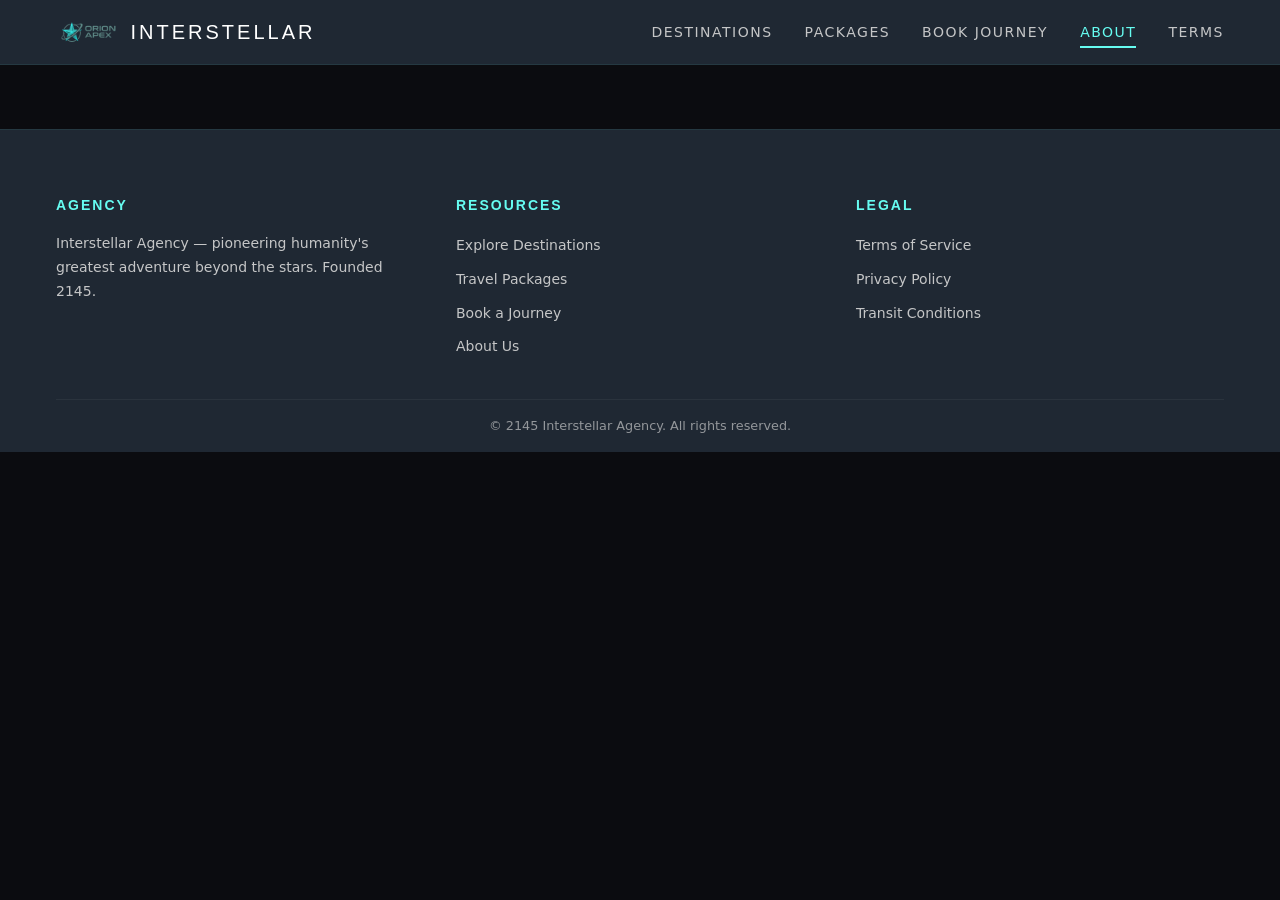
==== about.html @ cadb6e06 "total chnage" ====
<!DOCTYPE html>
<html lang="en">
<head>
    <meta charset="UTF-8">
    <meta name="viewport" content="width=device-width, initial-scale=1.0">
    <title>Interstellar Agency | Explore the Unknown</title>
    
    <link rel="stylesheet" href="css/global.css">
</head>
<body>

    <main id="main-content">
        
    </main>

    <script src="js/app.js"></script>
</body>
</html>
---- css/global.css ----
/* =========================================
   GLOBAL VARIABLES (Design Tokens)
========================================= */
:root {
    /* Color Palette */
    --bg-deep-space: #0b0c10;       /* Main dark background */
    --bg-surface: #1f2833;          /* Card and form backgrounds */
    --text-primary: #ffffff;        /* Main headings */
    --text-secondary: #c5c6c7;      /* Paragraphs and descriptions */
    --accent-cyan: #66fcf1;         /* Primary buttons and highlights */
    --accent-teal: #45a29e;         /* Hover states and borders */
    --error-red: #ff4c4c;           /* For JavaScript validation messages */

    /* Typography */
    --font-main: 'Inter', system-ui, sans-serif;
    --font-heading: 'Space Grotesk', sans-serif; /* Good for that sci-fi feel */

    /* Spacing & Layout */
    --spacing-sm: 8px;
    --spacing-md: 16px;
    --spacing-lg: 32px;
    --spacing-xl: 64px;
    --border-radius: 4px;
    --max-width: 1200px;
}

/* =========================================
   CSS RESET & BASE STYLES
========================================= */
* {
    margin: 0;
    padding: 0;
    box-sizing: border-box;
}

body {
    font-family: var(--font-main);
    background-color: var(--bg-deep-space);
    color: var(--text-secondary);
    line-height: 1.6;
}

h1, h2, h3 {
    font-family: var(--font-heading);
    color: var(--text-primary);
    text-transform: uppercase;
    letter-spacing: 1px;
}

a {
    color: var(--text-secondary);
    text-decoration: none;
    transition: color 0.2s ease;
}

a:hover {
    color: var(--accent-cyan);
}

img {
    max-width: 100%;
    height: auto;
    display: block;
}

/* =========================================
   LAYOUT UTILITY
========================================= */
.container {
    max-width: var(--max-width);
    margin: 0 auto;
    padding: 0 var(--spacing-md);
}

/* =========================================
   SITE HEADER / NAVIGATION
========================================= */
.site-header {
    position: sticky;
    top: 0;
    z-index: 1000;
    background-color: var(--bg-surface);
    border-bottom: 1px solid rgba(102, 252, 241, 0.08);
}

.nav-container {
    max-width: var(--max-width);
    margin: 0 auto;
    padding: 0 var(--spacing-md);
    display: flex;
    align-items: center;
    justify-content: space-between;
    height: 64px;
}

/* Logo */
.nav-logo {
    display: flex;
    align-items: center;
    gap: 10px;
    text-decoration: none;
}

.nav-logo-img {
    height: 36px;
    width: auto;
}

.nav-logo-text {
    font-family: var(--font-heading);
    font-size: 1.25rem;
    color: var(--text-primary);
    letter-spacing: 3px;
}

/* Hamburger toggle (mobile) */
.nav-toggle {
    display: none;
    flex-direction: column;
    gap: 5px;
    background: none;
    border: none;
    cursor: pointer;
    padding: 4px;
    z-index: 1001;
}

.hamburger-line {
    display: block;
    width: 24px;
    height: 2px;
    background-color: var(--text-primary);
    border-radius: 2px;
    transition: transform 0.3s ease, opacity 0.3s ease;
}

.nav-toggle[aria-expanded="true"] .hamburger-line:nth-child(1) {
    transform: translateY(7px) rotate(45deg);
}

.nav-toggle[aria-expanded="true"] .hamburger-line:nth-child(2) {
    opacity: 0;
}

.nav-toggle[aria-expanded="true"] .hamburger-line:nth-child(3) {
    transform: translateY(-7px) rotate(-45deg);
}

/* Navigation links */
.nav-menu {
    display: flex;
    align-items: center;
}

.nav-links {
    list-style: none;
    display: flex;
    align-items: center;
    gap: var(--spacing-lg);
    margin: 0;
    padding: 0;
}

.nav-links a {
    font-family: var(--font-main);
    font-size: 0.875rem;
    font-weight: 500;
    color: var(--text-secondary);
    text-transform: uppercase;
    letter-spacing: 1.5px;
    padding: 8px 0;
    position: relative;
    transition: color 0.2s ease;
}

.nav-links a::after {
    content: '';
    position: absolute;
    bottom: 0;
    left: 0;
    width: 0;
    height: 2px;
    background-color: var(--accent-cyan);
    transition: width 0.3s ease;
}

.nav-links a:hover {
    color: var(--accent-cyan);
}

.nav-links a:hover::after {
    width: 100%;
}

.nav-links a.active {
    color: var(--accent-cyan);
}

.nav-links a.active::after {
    width: 100%;
}

/* Mobile responsive */
@media (max-width: 768px) {
    .nav-toggle {
        display: flex;
    }

    .nav-menu {
        position: fixed;
        top: 0;
        right: -280px;
        width: 280px;
        height: 100vh;
        background-color: var(--bg-surface);
        flex-direction: column;
        justify-content: flex-start;
        padding: 80px var(--spacing-lg) var(--spacing-lg);
        transition: right 0.3s ease;
        box-shadow: -4px 0 20px rgba(0, 0, 0, 0.5);
        border-left: 1px solid rgba(102, 252, 241, 0.1);
    }

    .nav-menu--open {
        right: 0;
    }

    .nav-links {
        flex-direction: column;
        align-items: flex-start;
        gap: var(--spacing-md);
        width: 100%;
    }

    .nav-links a {
        display: block;
        width: 100%;
        padding: 12px 0;
        font-size: 1rem;
        border-bottom: 1px solid rgba(255, 255, 255, 0.05);
    }

    .nav-open {
        overflow: hidden;
    }
}

/* =========================================
   SITE FOOTER
========================================= */
.site-footer {
    background-color: var(--bg-surface);
    border-top: 1px solid rgba(102, 252, 241, 0.08);
    margin-top: var(--spacing-xl);
    padding: var(--spacing-xl) 0 var(--spacing-md);
}

.footer-container {
    max-width: var(--max-width);
    margin: 0 auto;
    padding: 0 var(--spacing-md);
}

.footer-grid {
    display: grid;
    grid-template-columns: 1fr 1fr 1fr;
    gap: var(--spacing-lg);
    margin-bottom: var(--spacing-lg);
}

.footer-heading {
    font-family: var(--font-heading);
    font-size: 0.875rem;
    color: var(--accent-cyan);
    text-transform: uppercase;
    letter-spacing: 2px;
    margin-bottom: var(--spacing-md);
}

.footer-text {
    font-size: 0.875rem;
    color: var(--text-secondary);
    line-height: 1.7;
}

.footer-links {
    list-style: none;
    padding: 0;
    margin: 0;
}

.footer-links li {
    margin-bottom: 8px;
}

.footer-links a {
    font-size: 0.875rem;
    color: var(--text-secondary);
    transition: color 0.2s ease;
}

.footer-links a:hover {
    color: var(--accent-cyan);
}

.footer-bottom {
    border-top: 1px solid rgba(255, 255, 255, 0.05);
    padding-top: var(--spacing-md);
    text-align: center;
}

.footer-bottom p {
    font-size: 0.8rem;
    color: var(--text-secondary);
    opacity: 0.7;
}

@media (max-width: 768px) {
    .footer-grid {
        grid-template-columns: 1fr;
        gap: var(--spacing-lg);
        text-align: center;
    }
}

/* =========================================
   HERO SECTION (Homepage)
========================================= */
.hero {
    position: relative;
    min-height: 90vh;
    display: flex;
    align-items: center;
    justify-content: center;
    text-align: center;
    background: linear-gradient(
        135deg,
        #0b0c10 0%,
        #1a1a2e 30%,
        #16213e 60%,
        #0b0c10 100%
    );
    overflow: hidden;
    padding: var(--spacing-xl) var(--spacing-md);
}

.hero::before {
    content: '';
    position: absolute;
    inset: 0;
    background:
        radial-gradient(2px 2px at 20% 30%, rgba(102, 252, 241, 0.3), transparent),
        radial-gradient(2px 2px at 40% 70%, rgba(102, 252, 241, 0.2), transparent),
        radial-gradient(2px 2px at 60% 20%, rgba(102, 252, 241, 0.3), transparent),
        radial-gradient(2px 2px at 80% 60%, rgba(102, 252, 241, 0.2), transparent),
        radial-gradient(2px 2px at 10% 80%, rgba(69, 162, 158, 0.2), transparent),
        radial-gradient(2px 2px at 70% 40%, rgba(69, 162, 158, 0.2), transparent),
        radial-gradient(2px 2px at 50% 50%, rgba(102, 252, 241, 0.1), transparent);
    pointer-events: none;
}

.hero-content {
    position: relative;
    z-index: 1;
    max-width: 800px;
}

.hero-title {
    font-family: var(--font-heading);
    font-size: clamp(2.5rem, 6vw, 5rem);
    color: var(--text-primary);
    text-transform: uppercase;
    letter-spacing: 6px;
    margin-bottom: var(--spacing-md);
    line-height: 1.1;
}

.hero-subtitle {
    font-size: clamp(1rem, 2vw, 1.25rem);
    color: var(--text-secondary);
    margin-bottom: var(--spacing-lg);
    line-height: 1.8;
    max-width: 600px;
    margin-left: auto;
    margin-right: auto;
}

.hero-cta {
    display: inline-block;
    padding: 16px 40px;
    font-family: var(--font-heading);
    font-size: 0.9rem;
    font-weight: 600;
    color: var(--bg-deep-space);
    background-color: var(--accent-cyan);
    text-transform: uppercase;
    letter-spacing: 3px;
    border: none;
    border-radius: var(--border-radius);
    cursor: pointer;
    transition: background-color 0.3s ease, transform 0.2s ease;
    text-decoration: none;
}

.hero-cta:hover {
    background-color: var(--accent-teal);
    color: var(--bg-deep-space);
    transform: translateY(-2px);
}

/* =========================================
   SECTION BLOCK
========================================= */
.section-block {
    padding: var(--spacing-xl) 0;
}

.section-title {
    text-align: center;
    font-size: clamp(1.5rem, 3vw, 2rem);
    margin-bottom: var(--spacing-lg);
    letter-spacing: 3px;
}

.section-subtitle {
    text-align: center;
    color: var(--text-secondary);
    margin-bottom: var(--spacing-xl);
    font-size: 1rem;
}

/* =========================================
   DESTINATION GRID (shared across pages)
========================================= */
.destination-grid {
    display: grid;
    grid-template-columns: repeat(3, 1fr);
    gap: var(--spacing-lg);
}

.destination-card {
    background-color: var(--bg-surface);
    border-radius: var(--border-radius);
    padding: var(--spacing-lg);
    border: 1px solid rgba(102, 252, 241, 0.08);
    transition: border-color 0.3s ease, transform 0.2s ease;
}

.destination-card:hover {
    border-color: var(--accent-teal);
    transform: translateY(-4px);
}

.destination-card h3 {
    font-size: 1.1rem;
    margin-bottom: var(--spacing-sm);
    color: var(--accent-cyan);
}

.destination-card .card-category {
    font-size: 0.75rem;
    text-transform: uppercase;
    letter-spacing: 1.5px;
    color: var(--accent-teal);
    margin-bottom: var(--spacing-sm);
}

.destination-card p {
    font-size: 0.875rem;
    color: var(--text-secondary);
    line-height: 1.6;
    margin-bottom: var(--spacing-sm);
}

.destination-card .card-meta {
    font-size: 0.8rem;
    color: var(--accent-cyan);
    opacity: 0.8;
    display: flex;
    gap: var(--spacing-md);
    margin-top: var(--spacing-sm);
    padding-top: var(--spacing-sm);
    border-top: 1px solid rgba(255, 255, 255, 0.05);
}

@media (max-width: 768px) {
    .destination-grid {
        grid-template-columns: 1fr;
    }
}

@media (min-width: 769px) and (max-width: 1024px) {
    .destination-grid {
        grid-template-columns: repeat(2, 1fr);
    }
}

/* =========================================
   FILTER BAR (Destinations Page)
========================================= */
.filter-bar {
    display: flex;
    flex-wrap: wrap;
    justify-content: center;
    gap: var(--spacing-sm);
    margin-bottom: var(--spacing-xl);
}

.filter-btn {
    padding: 10px 24px;
    font-family: var(--font-main);
    font-size: 0.8rem;
    font-weight: 500;
    color: var(--text-secondary);
    background-color: transparent;
    border: 1px solid rgba(102, 252, 241, 0.2);
    border-radius: 50px;
    cursor: pointer;
    text-transform: uppercase;
    letter-spacing: 1.5px;
    transition: all 0.3s ease;
}

.filter-btn:hover {
    border-color: var(--accent-cyan);
    color: var(--accent-cyan);
}

.filter-btn.active {
    background-color: var(--accent-cyan);
    color: var(--bg-deep-space);
    border-color: var(--accent-cyan);
    font-weight: 600;
}

/* =========================================
   BOOKING FORM
========================================= */
.booking-section {
    padding: var(--spacing-xl) var(--spacing-md);
    min-height: 70vh;
    display: flex;
    align-items: flex-start;
    justify-content: center;
}

.booking-card {
    background-color: var(--bg-surface);
    border-radius: 8px;
    padding: var(--spacing-lg);
    max-width: 640px;
    width: 100%;
    border: 1px solid rgba(102, 252, 241, 0.08);
    box-shadow: 0 8px 32px rgba(0, 0, 0, 0.3);
}

.booking-card h2 {
    text-align: center;
    font-size: 1.5rem;
    margin-bottom: 4px;
    letter-spacing: 3px;
}

.booking-card .form-subtitle {
    text-align: center;
    font-size: 0.875rem;
    color: var(--text-secondary);
    margin-bottom: var(--spacing-lg);
}

.form-group {
    margin-bottom: var(--spacing-md);
}

.form-group label {
    display: block;
    font-size: 0.8rem;
    font-weight: 500;
    color: var(--accent-cyan);
    text-transform: uppercase;
    letter-spacing: 1.5px;
    margin-bottom: 6px;
}

.form-group input,
.form-group select,
.form-group textarea {
    width: 100%;
    padding: 12px 14px;
    font-family: var(--font-main);
    font-size: 0.9rem;
    color: var(--text-primary);
    background-color: var(--bg-deep-space);
    border: 1px solid rgba(102, 252, 241, 0.15);
    border-radius: var(--border-radius);
    transition: border-color 0.3s ease;
}

.form-group input:focus,
.form-group select:focus,
.form-group textarea:focus {
    outline: none;
    border-color: var(--accent-cyan);
}

.form-group select {
    cursor: pointer;
    appearance: none;
    background-image: url("data:image/svg+xml,%3Csvg xmlns='http://www.w3.org/2000/svg' width='12' height='8' viewBox='0 0 12 8'%3E%3Cpath fill='%2366fcf1' d='M6 8L0 0h12z'/%3E%3C/svg%3E");
    background-repeat: no-repeat;
    background-position: right 14px center;
    padding-right: 36px;
}

.form-group textarea {
    resize: vertical;
    min-height: 100px;
}

/* Radio & Checkbox groups */
.radio-group,
.checkbox-group {
    display: flex;
    flex-wrap: wrap;
    gap: var(--spacing-md);
}

.radio-label,
.checkbox-label {
    display: flex;
    align-items: center;
    gap: 8px;
    cursor: pointer;
    font-size: 0.875rem;
    color: var(--text-secondary);
}

.radio-label input[type="radio"],
.checkbox-label input[type="checkbox"] {
    width: auto;
    accent-color: var(--accent-cyan);
    cursor: pointer;
}

/* Submit button */
.submit-btn {
    display: block;
    width: 100%;
    padding: 16px 40px;
    font-family: var(--font-heading);
    font-size: 0.9rem;
    font-weight: 600;
    color: var(--bg-deep-space);
    background-color: var(--accent-cyan);
    text-transform: uppercase;
    letter-spacing: 3px;
    border: none;
    border-radius: var(--border-radius);
    cursor: pointer;
    transition: background-color 0.3s ease, transform 0.2s ease;
    margin-top: var(--spacing-lg);
}

.submit-btn:hover {
    background-color: var(--accent-teal);
    transform: translateY(-2px);
}

/* Error message */
.error-message {
    color: var(--error-red);
    font-size: 0.8rem;
    margin-top: 4px;
    display: none;
}

.error-message.visible {
    display: block;
}

.form-group.has-error input,
.form-group.has-error select,
.form-group.has-error textarea {
    border-color: var(--error-red);
}

/* Success message */
.success-message {
    text-align: center;
    padding: var(--spacing-xl) var(--spacing-md);
}

.success-message h2 {
    color: var(--accent-cyan);
    font-size: 1.5rem;
    margin-bottom: var(--spacing-md);
}

.success-message p {
    color: var(--text-secondary);
    font-size: 1rem;
    line-height: 1.8;
    max-width: 480px;
    margin: 0 auto;
}

/* =========================================
   PAGE HEADER (destinations, about, terms)
========================================= */
.page-header {
    text-align: center;
    padding: var(--spacing-xl) var(--spacing-md) var(--spacing-lg);
}

.page-header h1 {
    font-size: clamp(1.8rem, 4vw, 2.5rem);
    letter-spacing: 4px;
    margin-bottom: var(--spacing-sm);
}

.page-header p {
    color: var(--text-secondary);
    font-size: 1rem;
    max-width: 600px;
    margin: 0 auto;
}

/* =========================================
   CONTENT PAGE (about, terms)
========================================= */
.content-page {
    max-width: 800px;
    margin: 0 auto;
    padding: 0 var(--spacing-md) var(--spacing-xl);
}

.content-page h2 {
    font-size: 1.3rem;
    margin: var(--spacing-lg) 0 var(--spacing-md);
    color: var(--accent-cyan);
}

.content-page h3 {
    font-size: 1rem;
    margin: var(--spacing-md) 0 var(--spacing-sm);
    color: var(--text-primary);
}

.content-page p {
    margin-bottom: var(--spacing-md);
    line-height: 1.8;
}

.content-page ul {
    margin: var(--spacing-sm) 0 var(--spacing-md) var(--spacing-lg);
}

.content-page ul li {
    margin-bottom: 6px;
    line-height: 1.6;
}
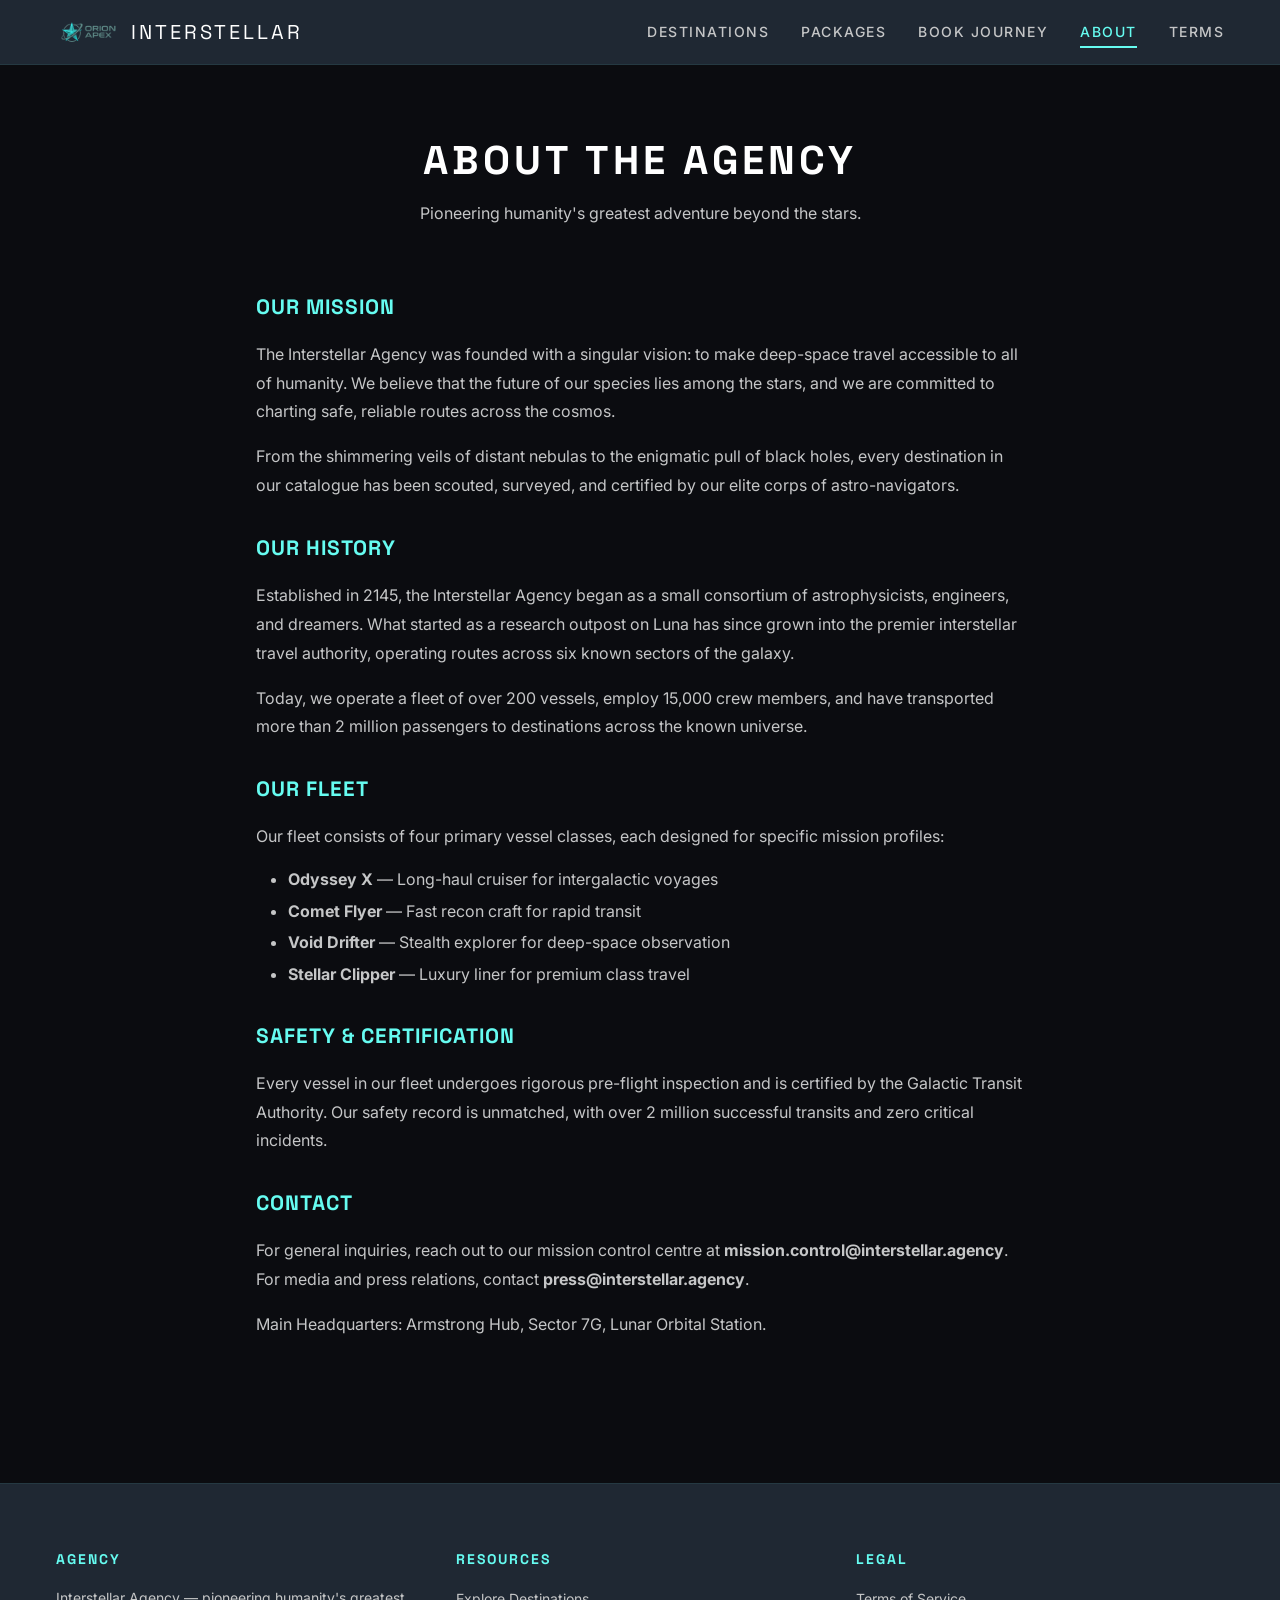
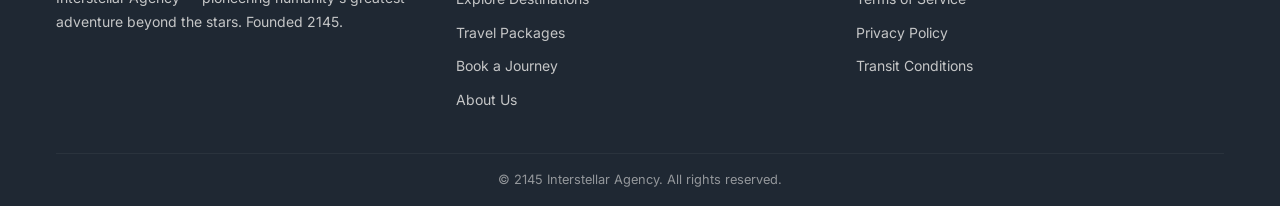
==== commit 7fea15db: "total chnage" ====
--- a/about.html
+++ b/about.html
@@ -3,14 +3,83 @@
 <head>
     <meta charset="UTF-8">
     <meta name="viewport" content="width=device-width, initial-scale=1.0">
-    <title>Interstellar Agency | Explore the Unknown</title>
-    
+    <title>About | Interstellar Agency</title>
+
+    <!-- Google Fonts -->
+    <link rel="preconnect" href="https://fonts.googleapis.com">
+    <link rel="preconnect" href="https://fonts.gstatic.com" crossorigin>
+    <link href="https://fonts.googleapis.com/css2?family=Inter:wght@300;400;500;600;700&family=Space+Grotesk:wght@400;500;600;700&display=swap" rel="stylesheet">
+
+    <!-- Favicon -->
+    <link rel="icon" type="image/x-icon" href="assets/favicon.ico">
+
+    <!-- Stylesheet -->
     <link rel="stylesheet" href="css/global.css">
 </head>
 <body>
 
     <main id="main-content">
-        
+        <div class="page-header">
+            <h1>About the Agency</h1>
+            <p>Pioneering humanity's greatest adventure beyond the stars.</p>
+        </div>
+
+        <section class="content-page">
+            <h2>Our Mission</h2>
+            <p>
+                The Interstellar Agency was founded with a singular vision: to make deep-space
+                travel accessible to all of humanity. We believe that the future of our species
+                lies among the stars, and we are committed to charting safe, reliable routes
+                across the cosmos.
+            </p>
+            <p>
+                From the shimmering veils of distant nebulas to the enigmatic pull of black holes,
+                every destination in our catalogue has been scouted, surveyed, and certified by
+                our elite corps of astro-navigators.
+            </p>
+
+            <h2>Our History</h2>
+            <p>
+                Established in 2145, the Interstellar Agency began as a small consortium of
+                astrophysicists, engineers, and dreamers. What started as a research outpost
+                on Luna has since grown into the premier interstellar travel authority,
+                operating routes across six known sectors of the galaxy.
+            </p>
+            <p>
+                Today, we operate a fleet of over 200 vessels, employ 15,000 crew members,
+                and have transported more than 2 million passengers to destinations across
+                the known universe.
+            </p>
+
+            <h2>Our Fleet</h2>
+            <p>
+                Our fleet consists of four primary vessel classes, each designed for specific
+                mission profiles:
+            </p>
+            <ul>
+                <li><strong>Odyssey X</strong> — Long-haul cruiser for intergalactic voyages</li>
+                <li><strong>Comet Flyer</strong> — Fast recon craft for rapid transit</li>
+                <li><strong>Void Drifter</strong> — Stealth explorer for deep-space observation</li>
+                <li><strong>Stellar Clipper</strong> — Luxury liner for premium class travel</li>
+            </ul>
+
+            <h2>Safety &amp; Certification</h2>
+            <p>
+                Every vessel in our fleet undergoes rigorous pre-flight inspection and is
+                certified by the Galactic Transit Authority. Our safety record is unmatched,
+                with over 2 million successful transits and zero critical incidents.
+            </p>
+
+            <h2>Contact</h2>
+            <p>
+                For general inquiries, reach out to our mission control centre at
+                <strong>mission.control@interstellar.agency</strong>. For media and press
+                relations, contact <strong>press@interstellar.agency</strong>.
+            </p>
+            <p>
+                Main Headquarters: Armstrong Hub, Sector 7G, Lunar Orbital Station.
+            </p>
+        </section>
     </main>
 
     <script src="js/app.js"></script>
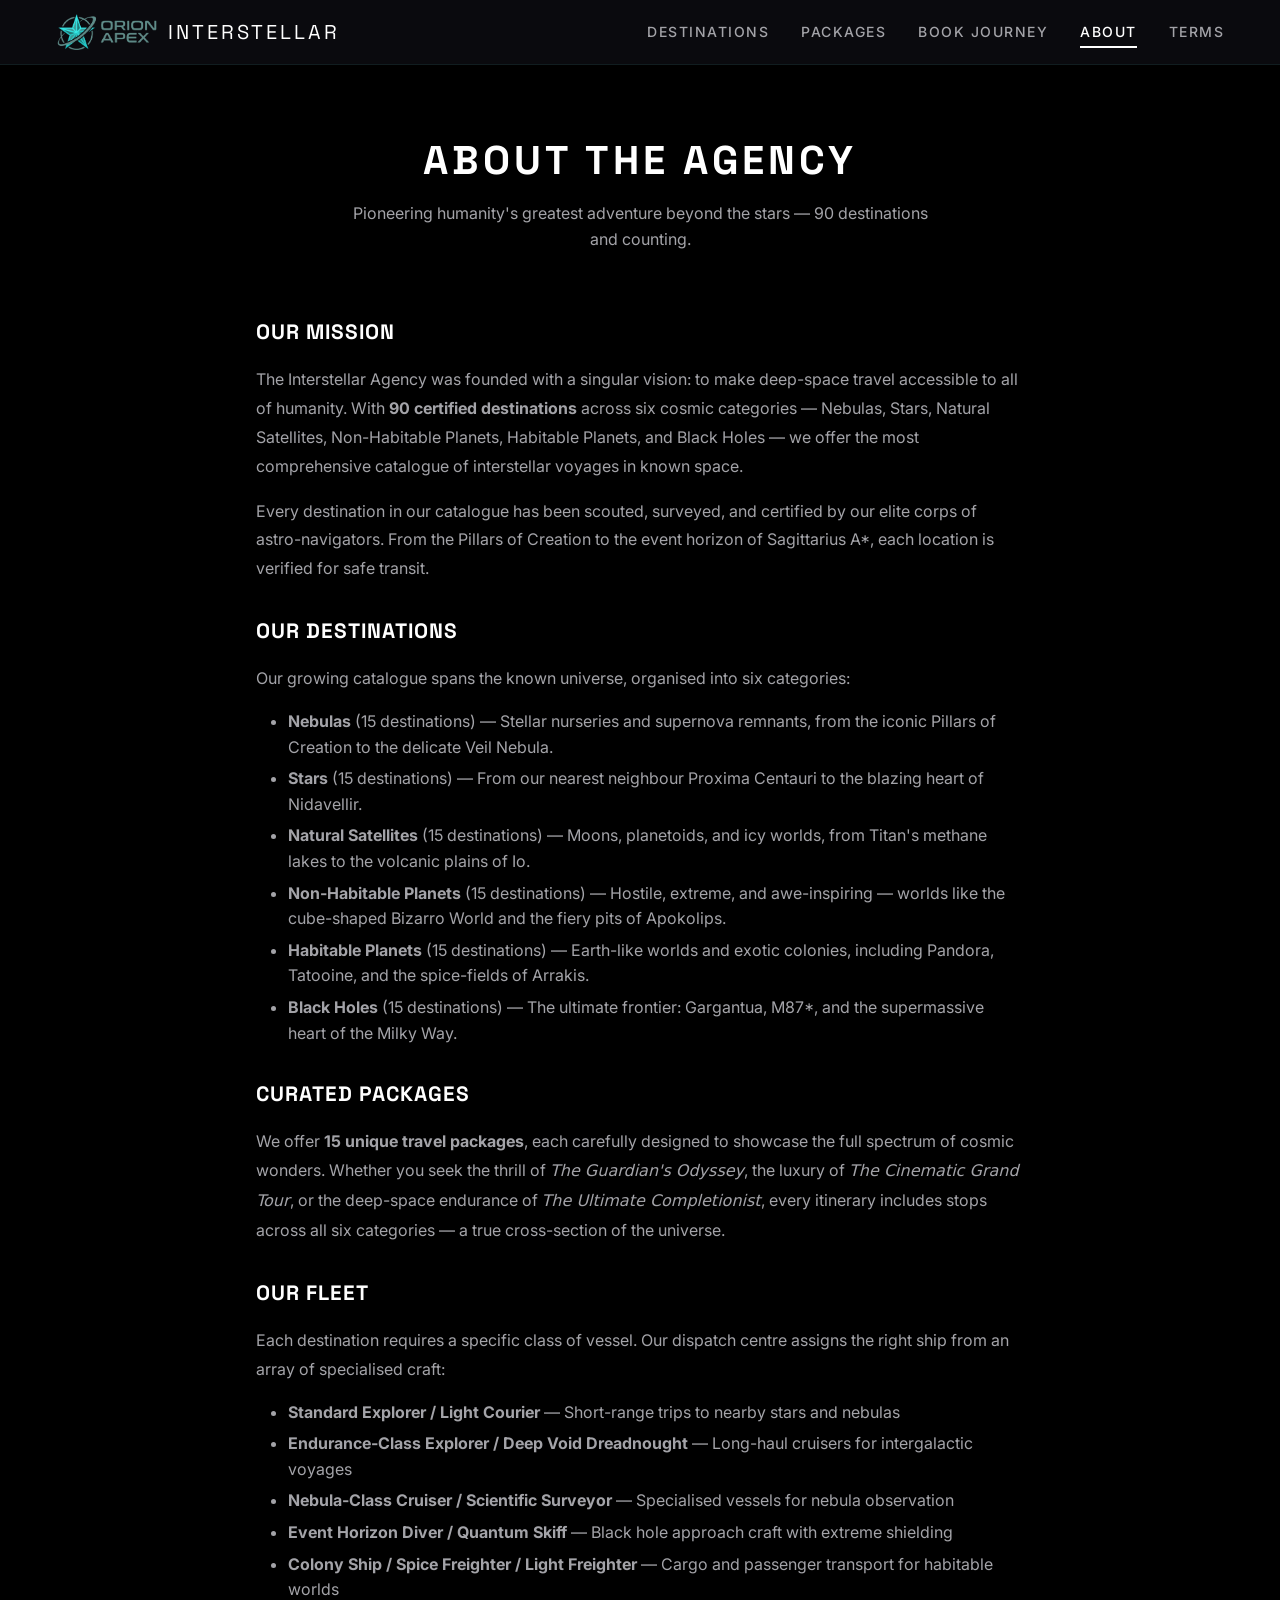
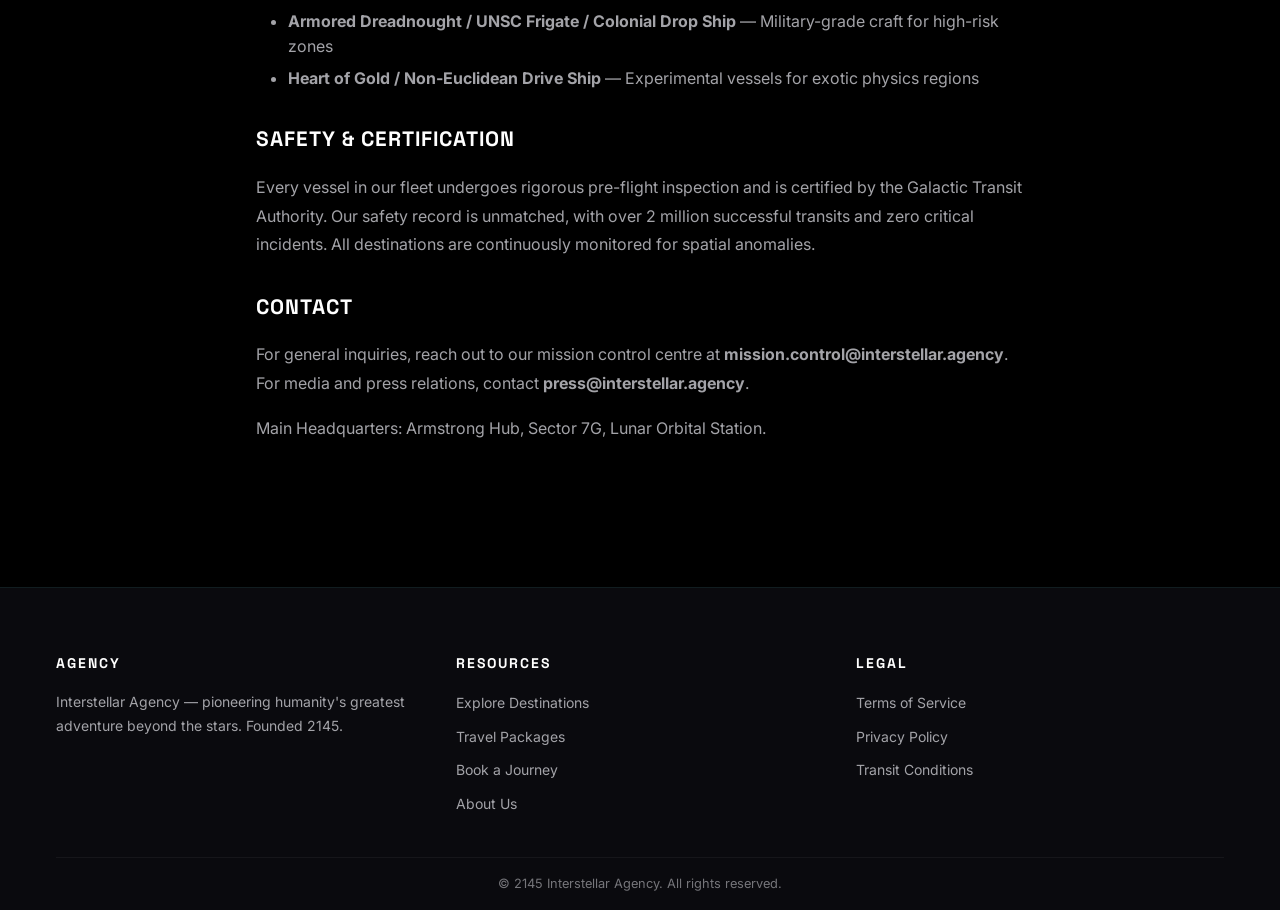
==== commit 0fe9d6f4: "total chnage" ====
--- a/about.html
+++ b/about.html
@@ -21,53 +21,67 @@
     <main id="main-content">
         <div class="page-header">
             <h1>About the Agency</h1>
-            <p>Pioneering humanity's greatest adventure beyond the stars.</p>
+            <p>Pioneering humanity's greatest adventure beyond the stars — 90 destinations and counting.</p>
         </div>
 
         <section class="content-page">
             <h2>Our Mission</h2>
             <p>
                 The Interstellar Agency was founded with a singular vision: to make deep-space
-                travel accessible to all of humanity. We believe that the future of our species
-                lies among the stars, and we are committed to charting safe, reliable routes
-                across the cosmos.
+                travel accessible to all of humanity. With <strong>90 certified destinations</strong>
+                across six cosmic categories — Nebulas, Stars, Natural Satellites, Non-Habitable
+                Planets, Habitable Planets, and Black Holes — we offer the most comprehensive
+                catalogue of interstellar voyages in known space.
             </p>
             <p>
-                From the shimmering veils of distant nebulas to the enigmatic pull of black holes,
-                every destination in our catalogue has been scouted, surveyed, and certified by
-                our elite corps of astro-navigators.
+                Every destination in our catalogue has been scouted, surveyed, and certified by
+                our elite corps of astro-navigators. From the Pillars of Creation to the event
+                horizon of Sagittarius A*, each location is verified for safe transit.
             </p>
 
-            <h2>Our History</h2>
+            <h2>Our Destinations</h2>
             <p>
-                Established in 2145, the Interstellar Agency began as a small consortium of
-                astrophysicists, engineers, and dreamers. What started as a research outpost
-                on Luna has since grown into the premier interstellar travel authority,
-                operating routes across six known sectors of the galaxy.
+                Our growing catalogue spans the known universe, organised into six categories:
             </p>
+            <ul>
+                <li><strong>Nebulas</strong> (15 destinations) — Stellar nurseries and supernova remnants, from the iconic Pillars of Creation to the delicate Veil Nebula.</li>
+                <li><strong>Stars</strong> (15 destinations) — From our nearest neighbour Proxima Centauri to the blazing heart of Nidavellir.</li>
+                <li><strong>Natural Satellites</strong> (15 destinations) — Moons, planetoids, and icy worlds, from Titan's methane lakes to the volcanic plains of Io.</li>
+                <li><strong>Non-Habitable Planets</strong> (15 destinations) — Hostile, extreme, and awe-inspiring — worlds like the cube-shaped Bizarro World and the fiery pits of Apokolips.</li>
+                <li><strong>Habitable Planets</strong> (15 destinations) — Earth-like worlds and exotic colonies, including Pandora, Tatooine, and the spice-fields of Arrakis.</li>
+                <li><strong>Black Holes</strong> (15 destinations) — The ultimate frontier: Gargantua, M87*, and the supermassive heart of the Milky Way.</li>
+            </ul>
+
+            <h2>Curated Packages</h2>
             <p>
-                Today, we operate a fleet of over 200 vessels, employ 15,000 crew members,
-                and have transported more than 2 million passengers to destinations across
-                the known universe.
+                We offer <strong>15 unique travel packages</strong>, each carefully designed to
+                showcase the full spectrum of cosmic wonders. Whether you seek the thrill of
+                <em>The Guardian's Odyssey</em>, the luxury of <em>The Cinematic Grand Tour</em>,
+                or the deep-space endurance of <em>The Ultimate Completionist</em>, every itinerary
+                includes stops across all six categories — a true cross-section of the universe.
             </p>
 
             <h2>Our Fleet</h2>
             <p>
-                Our fleet consists of four primary vessel classes, each designed for specific
-                mission profiles:
+                Each destination requires a specific class of vessel. Our dispatch centre
+                assigns the right ship from an array of specialised craft:
             </p>
             <ul>
-                <li><strong>Odyssey X</strong> — Long-haul cruiser for intergalactic voyages</li>
-                <li><strong>Comet Flyer</strong> — Fast recon craft for rapid transit</li>
-                <li><strong>Void Drifter</strong> — Stealth explorer for deep-space observation</li>
-                <li><strong>Stellar Clipper</strong> — Luxury liner for premium class travel</li>
+                <li><strong>Standard Explorer / Light Courier</strong> — Short-range trips to nearby stars and nebulas</li>
+                <li><strong>Endurance-Class Explorer / Deep Void Dreadnought</strong> — Long-haul cruisers for intergalactic voyages</li>
+                <li><strong>Nebula-Class Cruiser / Scientific Surveyor</strong> — Specialised vessels for nebula observation</li>
+                <li><strong>Event Horizon Diver / Quantum Skiff</strong> — Black hole approach craft with extreme shielding</li>
+                <li><strong>Colony Ship / Spice Freighter / Light Freighter</strong> — Cargo and passenger transport for habitable worlds</li>
+                <li><strong>Armored Dreadnought / UNSC Frigate / Colonial Drop Ship</strong> — Military-grade craft for high-risk zones</li>
+                <li><strong>Heart of Gold / Non-Euclidean Drive Ship</strong> — Experimental vessels for exotic physics regions</li>
             </ul>
 
             <h2>Safety &amp; Certification</h2>
             <p>
                 Every vessel in our fleet undergoes rigorous pre-flight inspection and is
                 certified by the Galactic Transit Authority. Our safety record is unmatched,
-                with over 2 million successful transits and zero critical incidents.
+                with over 2 million successful transits and zero critical incidents. All
+                destinations are continuously monitored for spatial anomalies.
             </p>
 
             <h2>Contact</h2>
--- a/css/global.css
+++ b/css/global.css
@@ -1,26 +1,31 @@
 /* =========================================
-   GLOBAL VARIABLES (Design Tokens)
+   GLOBAL VARIABLES (Virgin Galactic Theme)
 ========================================= */
 :root {
     /* Color Palette */
-    --bg-deep-space: #0b0c10;       /* Main dark background */
-    --bg-surface: #1f2833;          /* Card and form backgrounds */
-    --text-primary: #ffffff;        /* Main headings */
-    --text-secondary: #c5c6c7;      /* Paragraphs and descriptions */
-    --accent-cyan: #66fcf1;         /* Primary buttons and highlights */
-    --accent-teal: #45a29e;         /* Hover states and borders */
-    --error-red: #ff4c4c;           /* For JavaScript validation messages */
+    --bg-deep-space: #000000;       /* Pure black for the void of space */
+    --bg-surface: #0a0a0e;          /* Extremely dark grey/blue for elevated cards */
+    --text-primary: #ffffff;        /* Stark white for high-contrast headings */
+    --text-secondary: #a3a3a8;      /* Metallic silver/grey for body text */
+    
+    /* Accents */
+    --accent-cyan: #ffffff;         /* Galactic Violet/Indigo for primary buttons */
+    --accent-teal: #e10a0a;         /* Virgin's signature 'Monza Red' for hover states */
+    --error-red: #ff3333;           /* Bright red for JavaScript validation messages */
 
     /* Typography */
-    --font-main: 'Inter', system-ui, sans-serif;
-    --font-heading: 'Space Grotesk', sans-serif; /* Good for that sci-fi feel */
+    /* Note: Virgin Galactic uses 'Euclid Galactic'. Montserrat is the closest free geometric fallback */
+    --font-main: 'Montserrat', 'Inter', system-ui, sans-serif;
+    --font-heading: 'Montserrat', 'Space Grotesk', sans-serif; 
 
     /* Spacing & Layout */
     --spacing-sm: 8px;
     --spacing-md: 16px;
     --spacing-lg: 32px;
     --spacing-xl: 64px;
-    --border-radius: 4px;
+    
+    /* Virgin Galactic uses sharp, aggressive edges rather than soft curves */
+    --border-radius: 0px;           /* Changed to 0px for that sharp aerospace look */
     --max-width: 1200px;
 }
 
@@ -451,6 +456,31 @@
     transform: translateY(-4px);
 }
 
+.card-img {
+    height: 120px;
+    border-radius: 4px;
+    margin-bottom: 12px;
+    display: flex;
+    align-items: center;
+    justify-content: center;
+    overflow: hidden;
+    position: relative;
+}
+
+.card-img img {
+    width: 100%;
+    height: 100%;
+    object-fit: cover;
+    position: absolute;
+    inset: 0;
+}
+
+.card-img-fallback {
+    font-size: 2rem;
+    opacity: 0.3;
+    z-index: 1;
+}
+
 .destination-card h3 {
     font-size: 1.1rem;
     margin-bottom: var(--spacing-sm);
@@ -477,10 +507,32 @@
     color: var(--accent-cyan);
     opacity: 0.8;
     display: flex;
-    gap: var(--spacing-md);
+    flex-wrap: wrap;
+    gap: var(--spacing-sm);
     margin-top: var(--spacing-sm);
     padding-top: var(--spacing-sm);
     border-top: 1px solid rgba(255, 255, 255, 0.05);
+}
+
+.destination-card .card-cta {
+    display: inline-block;
+    margin-top: 12px;
+    padding: 8px 20px;
+    font-family: var(--font-heading);
+    font-size: 0.75rem;
+    font-weight: 600;
+    color: var(--bg-deep-space);
+    background-color: var(--accent-cyan);
+    text-transform: uppercase;
+    letter-spacing: 1.5px;
+    border-radius: var(--border-radius);
+    transition: background-color 0.3s ease;
+    text-decoration: none;
+}
+
+.destination-card .card-cta:hover {
+    background-color: var(--accent-teal);
+    color: var(--bg-deep-space);
 }
 
 @media (max-width: 768px) {
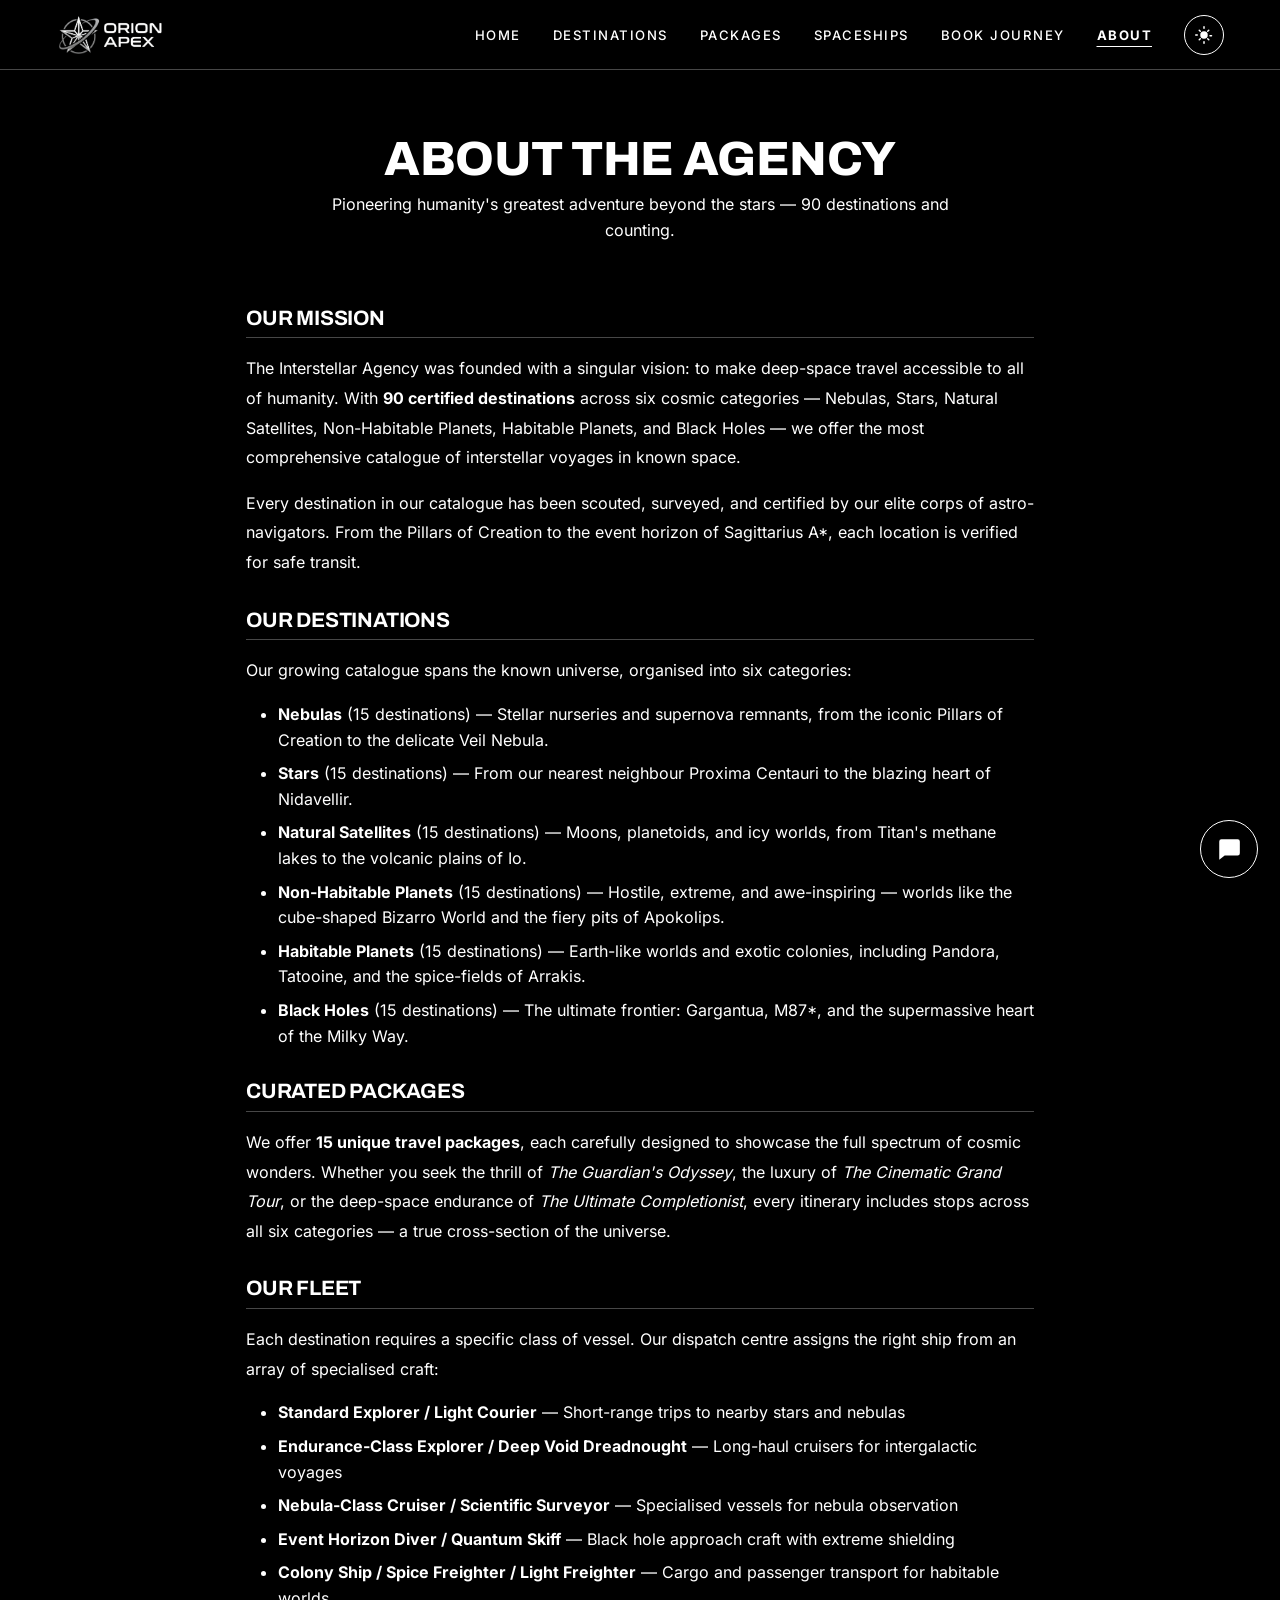
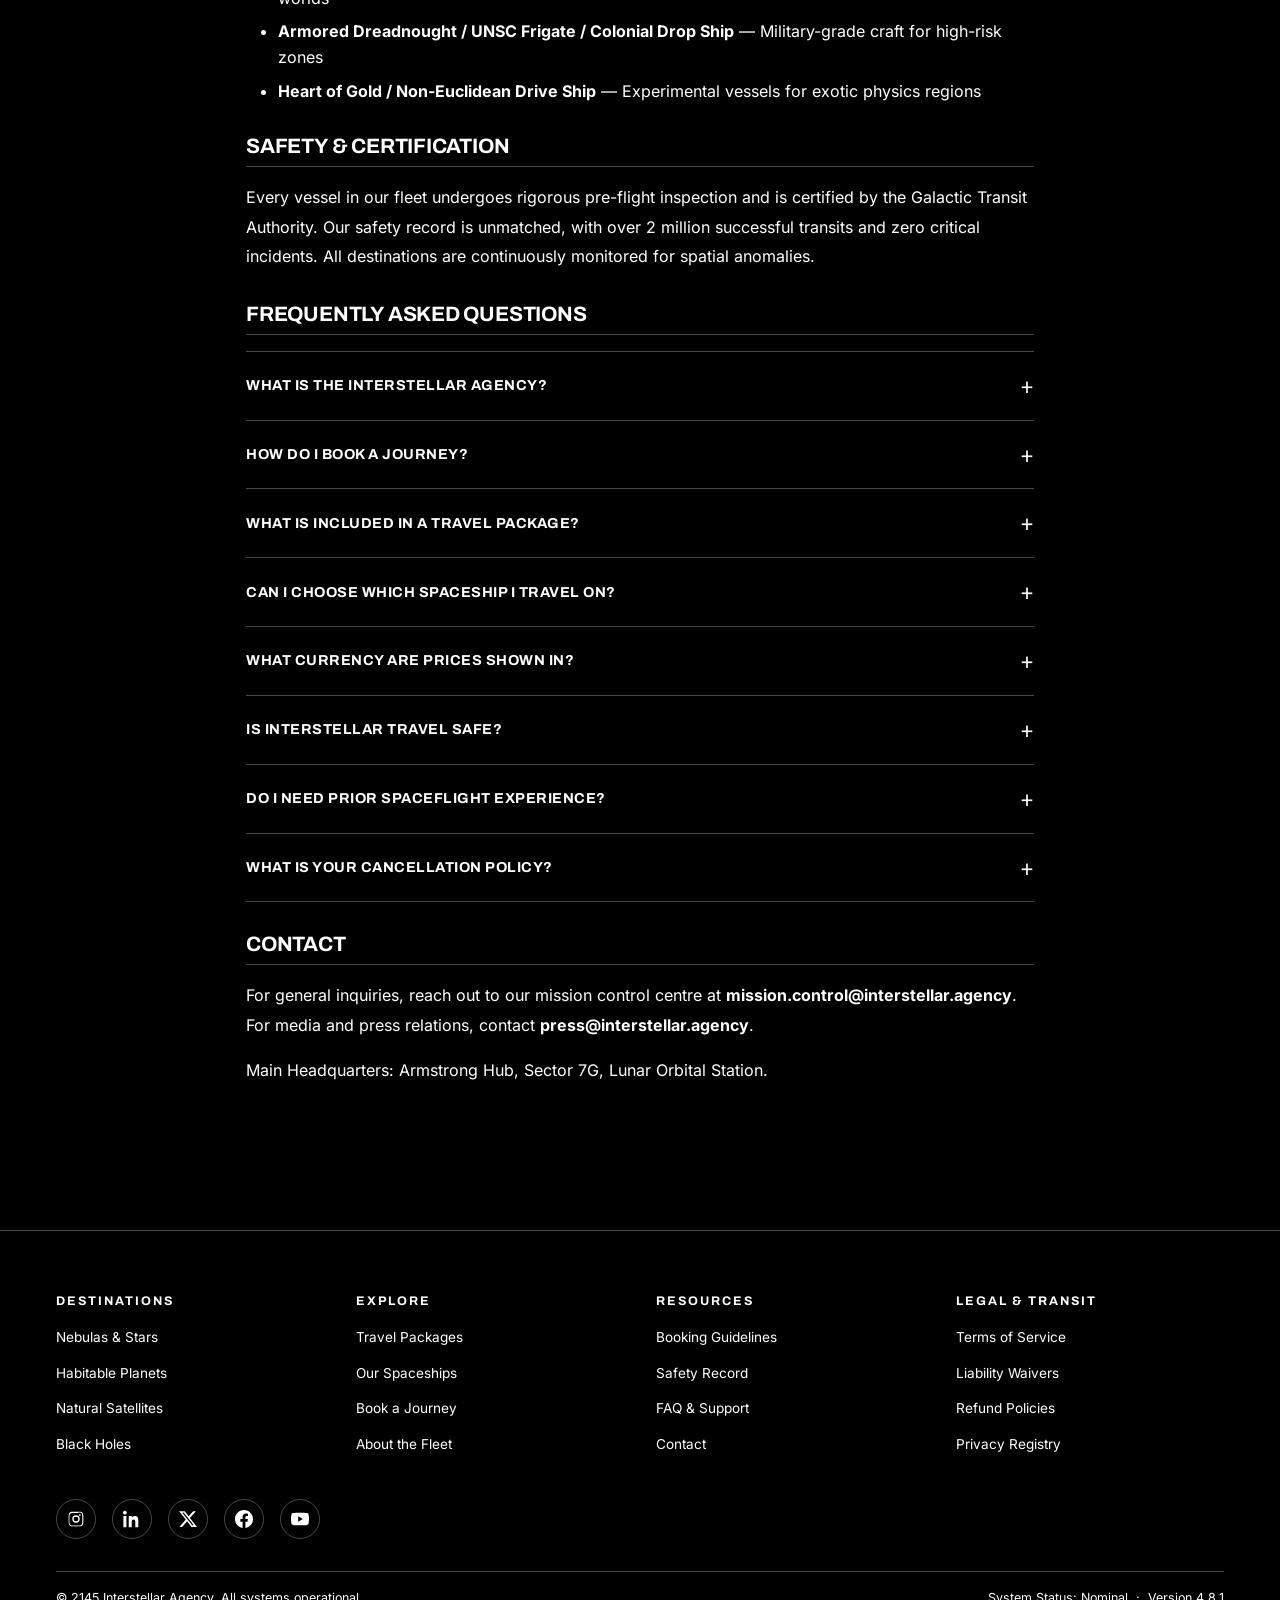
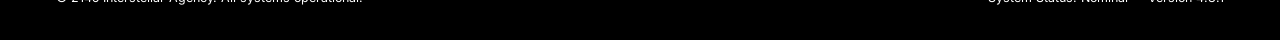
==== commit cd1bab80: "finished" ====
--- a/about.html
+++ b/about.html
@@ -4,17 +4,31 @@
     <meta charset="UTF-8">
     <meta name="viewport" content="width=device-width, initial-scale=1.0">
     <title>About | Interstellar Agency</title>
+    <meta name="description" content="Interstellar Agency — premium interstellar travel with 90 destinations, 15 curated packages and a fleet of 15 spaceships.">
+    <meta name="keywords" content="space travel, interstellar travel, space tourism, exoplanets, black holes, nebulas, spaceships, space packages, Orion Apex, Interstellar Agency">
+    <meta name="author" content="Interstellar Agency (Orion Apex)">
+    <meta name="robots" content="index, follow">
+    <meta name="theme-color" content="#000000">
+    <meta property="og:type" content="website">
+    <meta property="og:site_name" content="Interstellar Agency">
+    <meta property="og:title" content="About | Interstellar Agency">
+    <meta property="og:description" content="Interstellar Agency — premium interstellar travel with 90 destinations, 15 curated packages and a fleet of 15 spaceships.">
+    <meta property="og:image" content="assets/images/journey01.jpg">
+    <meta name="twitter:card" content="summary_large_image">
+    <meta name="twitter:title" content="About | Interstellar Agency">
+    <meta name="twitter:description" content="Interstellar Agency — premium interstellar travel with 90 destinations, 15 curated packages and a fleet of 15 spaceships.">
 
-    <!-- Google Fonts -->
-    <link rel="preconnect" href="https://fonts.googleapis.com">
-    <link rel="preconnect" href="https://fonts.gstatic.com" crossorigin>
-    <link href="https://fonts.googleapis.com/css2?family=Inter:wght@300;400;500;600;700&family=Space+Grotesk:wght@400;500;600;700&display=swap" rel="stylesheet">
+    <!-- Apply the saved theme before the page paints (prevents a flash) -->
+    <script>(function(){try{if(localStorage.getItem('theme')==='light')document.documentElement.classList.add('light');}catch(e){}})();</script>
 
     <!-- Favicon -->
     <link rel="icon" type="image/x-icon" href="assets/favicon.ico">
 
     <!-- Stylesheet -->
     <link rel="stylesheet" href="css/global.css">
+    <script type="application/ld+json">
+    {"@context": "https://schema.org", "@type": "FAQPage", "mainEntity": [{"@type": "Question", "name": "What is the Interstellar Agency?", "acceptedAnswer": {"@type": "Answer", "text": "We are a premium interstellar travel agency offering guided journeys to 90 verified destinations across six cosmic categories, aboard a fleet of 15 specialised spaceships."}}, {"@type": "Question", "name": "How do I book a journey?", "acceptedAnswer": {"@type": "Answer", "text": "Browse our Destinations or Packages, then go to Book Journey and complete the inquiry form. A licensed interstellar travel advisor reviews every request."}}, {"@type": "Question", "name": "What is included in a travel package?", "acceptedAnswer": {"@type": "Answer", "text": "Each package is a curated multi-stop itinerary spanning all six cosmic categories, with your ship, crew and guided stops included. Open any package's Details page to see its exact stops."}}, {"@type": "Question", "name": "Can I choose which spaceship I travel on?", "acceptedAnswer": {"@type": "Answer", "text": "Yes. Explore our fleet of 15 ships and pick your preferred vessel on the booking form. Each destination also lists its recommended ship class."}}, {"@type": "Question", "name": "What currency are prices shown in?", "acceptedAnswer": {"@type": "Answer", "text": "All prices are shown in US dollars, from a few thousand dollars for short hops up to tens of millions for grand deep-space tours."}}, {"@type": "Question", "name": "Is interstellar travel safe?", "acceptedAnswer": {"@type": "Answer", "text": "Every vessel is certified by the Galactic Transit Authority and inspected before each flight. Our record stands at over two million successful transits with zero critical incidents."}}, {"@type": "Question", "name": "Do I need prior spaceflight experience?", "acceptedAnswer": {"@type": "Answer", "text": "No. Every journey is fully crewed and guided, and first-time travellers are welcome. Optional pre-flight briefings are provided before departure."}}, {"@type": "Question", "name": "What is your cancellation policy?", "acceptedAnswer": {"@type": "Answer", "text": "Full refunds are available up to 60 days before departure. See our Terms & Conditions for the complete policy."}}]}
+    </script>
 </head>
 <body>
 
@@ -84,6 +98,18 @@
                 destinations are continuously monitored for spatial anomalies.
             </p>
 
+            <h2 id="faq">Frequently Asked Questions</h2>
+            <div class="faq-list">
+                <details class="faq"><summary>What is the Interstellar Agency?</summary><p>We are a premium interstellar travel agency offering guided journeys to 90 verified destinations across six cosmic categories, aboard a fleet of 15 specialised spaceships.</p></details>
+                <details class="faq"><summary>How do I book a journey?</summary><p>Browse our Destinations or Packages, then go to <a href="booking.html">Book Journey</a> and complete the inquiry form. A licensed interstellar travel advisor reviews every request.</p></details>
+                <details class="faq"><summary>What is included in a travel package?</summary><p>Each package is a curated multi-stop itinerary spanning all six cosmic categories, with your ship, crew and guided stops included. Open any package's <a href="packages.html">Details</a> page to see its exact stops.</p></details>
+                <details class="faq"><summary>Can I choose which spaceship I travel on?</summary><p>Yes. Explore our <a href="spaceships.html">fleet of 15 ships</a> and pick your preferred vessel on the booking form. Each destination also lists its recommended ship class.</p></details>
+                <details class="faq"><summary>What currency are prices shown in?</summary><p>All prices are shown in US dollars, from a few thousand dollars for short hops up to tens of millions for grand deep-space tours.</p></details>
+                <details class="faq"><summary>Is interstellar travel safe?</summary><p>Every vessel is certified by the Galactic Transit Authority and inspected before each flight. Our record stands at over two million successful transits with zero critical incidents.</p></details>
+                <details class="faq"><summary>Do I need prior spaceflight experience?</summary><p>No. Every journey is fully crewed and guided, and first-time travellers are welcome. Optional pre-flight briefings are provided before departure.</p></details>
+                <details class="faq"><summary>What is your cancellation policy?</summary><p>Full refunds are available up to 60 days before departure. See our <a href="terms.html">Terms &amp; Conditions</a> for the complete policy.</p></details>
+            </div>
+
             <h2>Contact</h2>
             <p>
                 For general inquiries, reach out to our mission control centre at
@@ -96,6 +122,7 @@
         </section>
     </main>
 
+    <script src="data/destinations.js"></script>
     <script src="js/app.js"></script>
 </body>
 </html>
--- a/css/global.css
+++ b/css/global.css
@@ -1,124 +1,183 @@
-/* =========================================
-   GLOBAL VARIABLES (Virgin Galactic Theme)
+/* =========================================================================
+   INTERSTELLAR AGENCY — global.css
+   Pure black & white (monochrome) theme with a light/dark toggle.
+   Everything is plain CSS. Fonts are self-hosted (below) so they work even
+   when the site is opened directly from a file, with no internet.
+
+   Emphasis is done with BOLD text, never colour — every word is either pure
+   white (#fff) or pure black (#000), depending on the active theme.
+   ========================================================================= */
+
+/* ---- Self-hosted variable fonts (work offline / from file://) ---- */
+@font-face{font-family:'Archivo';font-style:normal;font-weight:100 900;font-display:swap;src:url('../assets/fonts/Archivo.woff2') format('woff2');}
+@font-face{font-family:'Inter';font-style:normal;font-weight:100 900;font-display:swap;src:url('../assets/fonts/Inter.woff2') format('woff2');}
+
+
+/* =========================================
+   1. THEME TOKENS
+   Dark is the default. Adding the class "light" to <html> flips the palette.
 ========================================= */
 :root {
-    /* Color Palette */
-    --bg-deep-space: #000000;       /* Pure black for the void of space */
-    --bg-surface: #0a0a0e;          /* Extremely dark grey/blue for elevated cards */
-    --text-primary: #ffffff;        /* Stark white for high-contrast headings */
-    --text-secondary: #a3a3a8;      /* Metallic silver/grey for body text */
-    
-    /* Accents */
-    --accent-cyan: #ffffff;         /* Galactic Violet/Indigo for primary buttons */
-    --accent-teal: #e10a0a;         /* Virgin's signature 'Monza Red' for hover states */
-    --error-red: #ff3333;           /* Bright red for JavaScript validation messages */
-
-    /* Typography */
-    /* Note: Virgin Galactic uses 'Euclid Galactic'. Montserrat is the closest free geometric fallback */
-    --font-main: 'Montserrat', 'Inter', system-ui, sans-serif;
-    --font-heading: 'Montserrat', 'Space Grotesk', sans-serif; 
-
-    /* Spacing & Layout */
-    --spacing-sm: 8px;
-    --spacing-md: 16px;
-    --spacing-lg: 32px;
-    --spacing-xl: 64px;
-    
-    /* Virgin Galactic uses sharp, aggressive edges rather than soft curves */
-    --border-radius: 0px;           /* Changed to 0px for that sharp aerospace look */
-    --max-width: 1200px;
-}
-
-/* =========================================
-   CSS RESET & BASE STYLES
-========================================= */
-* {
-    margin: 0;
-    padding: 0;
-    box-sizing: border-box;
-}
+    --bg:   #000000;   /* background */
+    --text: #ffffff;   /* every piece of text + most borders */
+    --border: rgba(255, 255, 255, 0.28);
+
+    --font-head: 'Archivo', 'Arial Black', Arial, sans-serif;
+    --font-body: 'Inter', system-ui, -apple-system, sans-serif;
+
+    --header-h: 70px;
+    --max: 1200px;
+    --radius: 2px;
+
+    --sp-sm: 8px;
+    --sp-md: 16px;
+    --sp-lg: 32px;
+    --sp-xl: 64px;
+}
+
+:root.light {
+    --bg:   #ffffff;
+    --text: #000000;
+    --border: rgba(0, 0, 0, 0.28);
+}
+
+
+/* =========================================
+   2. RESET & BASE
+========================================= */
+* { margin: 0; padding: 0; box-sizing: border-box; }
+
+html { scroll-behavior: smooth; }
 
 body {
-    font-family: var(--font-main);
-    background-color: var(--bg-deep-space);
-    color: var(--text-secondary);
+    font-family: var(--font-body);
+    background: var(--bg);
+    color: var(--text);
     line-height: 1.6;
-}
-
-h1, h2, h3 {
-    font-family: var(--font-heading);
-    color: var(--text-primary);
+    padding-top: var(--header-h);         /* clear the fixed header */
+    transition: background 0.3s ease, color 0.3s ease;
+}
+
+h1, h2, h3, h4 {
+    font-family: var(--font-head);
+    color: var(--text);
+    line-height: 1.05;
+    letter-spacing: -0.01em;
+}
+
+a { color: var(--text); text-decoration: none; }
+strong { font-weight: 700; }
+img { max-width: 100%; display: block; }
+
+.container { max-width: var(--max); margin: 0 auto; padding: 0 var(--sp-md); }
+
+
+/* =========================================
+   3. BUTTONS — ONE unified monochrome style everywhere
+   (transparent with a border; on hover it fills solid and inverts)
+========================================= */
+.btn,
+.card-select,
+.card-cta,
+.submit-btn {
+    display: inline-block;
+    font-family: var(--font-head);
+    font-size: 0.8rem;
+    font-weight: 700;
     text-transform: uppercase;
-    letter-spacing: 1px;
-}
-
-a {
-    color: var(--text-secondary);
-    text-decoration: none;
-    transition: color 0.2s ease;
-}
-
-a:hover {
-    color: var(--accent-cyan);
-}
-
-img {
-    max-width: 100%;
-    height: auto;
-    display: block;
-}
-
-/* =========================================
-   LAYOUT UTILITY
-========================================= */
-.container {
-    max-width: var(--max-width);
+    letter-spacing: 2px;
+    text-align: center;
+    cursor: pointer;
+    padding: 14px 30px;
+    background: transparent;
+    color: var(--text);
+    border: 1.5px solid var(--text);
+    border-radius: var(--radius);
+    transition: background 0.25s ease, color 0.25s ease;
+}
+.btn:hover,
+.card-select:hover,
+.card-cta:hover,
+.submit-btn:hover {
+    background: var(--text);
+    color: var(--bg);
+}
+/* smaller variant used inside cards */
+.card-select,
+.card-cta {
+    padding: 10px 22px;
+    font-size: 0.7rem;
+    letter-spacing: 1.5px;
+}
+
+
+/* =========================================
+   4. HEADER / NAVIGATION (solid, so text is readable in both themes)
+========================================= */
+.site-header {
+    position: fixed;
+    top: 0; left: 0; right: 0;
+    z-index: 1000;
+    height: var(--header-h);
+    background: var(--bg);
+    border-bottom: 1px solid var(--border);
+}
+.nav-container {
+    max-width: var(--max);
     margin: 0 auto;
-    padding: 0 var(--spacing-md);
-}
-
-/* =========================================
-   SITE HEADER / NAVIGATION
-========================================= */
-.site-header {
-    position: sticky;
-    top: 0;
-    z-index: 1000;
-    background-color: var(--bg-surface);
-    border-bottom: 1px solid rgba(102, 252, 241, 0.08);
-}
-
-.nav-container {
-    max-width: var(--max-width);
-    margin: 0 auto;
-    padding: 0 var(--spacing-md);
+    height: var(--header-h);
+    padding: 0 var(--sp-md);
     display: flex;
     align-items: center;
     justify-content: space-between;
-    height: 64px;
-}
-
-/* Logo */
-.nav-logo {
+    gap: var(--sp-md);
+}
+.nav-logo { display: flex; align-items: center; }
+.nav-logo-img { height: 38px; width: auto; }
+/* The logo file is white; invert it to black when the light theme is on */
+:root.light .nav-logo-img { filter: invert(1); }
+
+.nav-actions { display: flex; align-items: center; gap: var(--sp-lg); }
+
+.nav-links {
+    list-style: none;
     display: flex;
     align-items: center;
-    gap: 10px;
-    text-decoration: none;
-}
-
-.nav-logo-img {
-    height: 36px;
-    width: auto;
-}
-
-.nav-logo-text {
-    font-family: var(--font-heading);
-    font-size: 1.25rem;
-    color: var(--text-primary);
-    letter-spacing: 3px;
-}
-
-/* Hamburger toggle (mobile) */
+    gap: var(--sp-lg);
+}
+.nav-links a {
+    font-family: var(--font-body);
+    font-size: 0.82rem;
+    font-weight: 500;
+    text-transform: uppercase;
+    letter-spacing: 1.5px;
+    padding: 6px 0;
+}
+.nav-links a:hover { text-decoration: underline; text-underline-offset: 6px; }
+.nav-links a.active { font-weight: 700; text-decoration: underline; text-underline-offset: 6px; }
+
+/* Theme toggle button (sun / moon) */
+.theme-toggle {
+    width: 40px; height: 40px;
+    flex-shrink: 0;
+    border: 1.5px solid var(--text);
+    background: transparent;
+    color: var(--text);
+    border-radius: 50%;
+    display: inline-flex;
+    align-items: center;
+    justify-content: center;
+    cursor: pointer;
+    transition: background 0.25s ease, color 0.25s ease;
+}
+.theme-toggle:hover { background: var(--text); color: var(--bg); }
+.theme-toggle svg { width: 18px; height: 18px; fill: currentColor; }
+.icon-sun  { display: inline-flex; }
+.icon-moon { display: none; }
+:root.light .icon-sun  { display: none; }
+:root.light .icon-moon { display: inline-flex; }
+
+/* Hamburger (mobile only) */
 .nav-toggle {
     display: none;
     flex-direction: column;
@@ -127,687 +186,442 @@
     border: none;
     cursor: pointer;
     padding: 4px;
-    z-index: 1001;
-}
-
+}
 .hamburger-line {
-    display: block;
-    width: 24px;
-    height: 2px;
-    background-color: var(--text-primary);
-    border-radius: 2px;
+    display: block; width: 24px; height: 2px;
+    background: var(--text);
     transition: transform 0.3s ease, opacity 0.3s ease;
 }
-
-.nav-toggle[aria-expanded="true"] .hamburger-line:nth-child(1) {
-    transform: translateY(7px) rotate(45deg);
-}
-
-.nav-toggle[aria-expanded="true"] .hamburger-line:nth-child(2) {
-    opacity: 0;
-}
-
-.nav-toggle[aria-expanded="true"] .hamburger-line:nth-child(3) {
-    transform: translateY(-7px) rotate(-45deg);
-}
-
-/* Navigation links */
-.nav-menu {
-    display: flex;
-    align-items: center;
-}
-
-.nav-links {
-    list-style: none;
-    display: flex;
-    align-items: center;
-    gap: var(--spacing-lg);
-    margin: 0;
-    padding: 0;
-}
-
-.nav-links a {
-    font-family: var(--font-main);
-    font-size: 0.875rem;
-    font-weight: 500;
-    color: var(--text-secondary);
-    text-transform: uppercase;
-    letter-spacing: 1.5px;
-    padding: 8px 0;
-    position: relative;
-    transition: color 0.2s ease;
-}
-
-.nav-links a::after {
-    content: '';
-    position: absolute;
-    bottom: 0;
-    left: 0;
-    width: 0;
-    height: 2px;
-    background-color: var(--accent-cyan);
-    transition: width 0.3s ease;
-}
-
-.nav-links a:hover {
-    color: var(--accent-cyan);
-}
-
-.nav-links a:hover::after {
-    width: 100%;
-}
-
-.nav-links a.active {
-    color: var(--accent-cyan);
-}
-
-.nav-links a.active::after {
-    width: 100%;
-}
-
-/* Mobile responsive */
-@media (max-width: 768px) {
-    .nav-toggle {
-        display: flex;
-    }
-
+.nav-toggle[aria-expanded="true"] .hamburger-line:nth-child(1) { transform: translateY(7px) rotate(45deg); }
+.nav-toggle[aria-expanded="true"] .hamburger-line:nth-child(2) { opacity: 0; }
+.nav-toggle[aria-expanded="true"] .hamburger-line:nth-child(3) { transform: translateY(-7px) rotate(-45deg); }
+
+@media (max-width: 860px) {
+    .nav-toggle { display: flex; }
     .nav-menu {
         position: fixed;
-        top: 0;
-        right: -280px;
-        width: 280px;
-        height: 100vh;
-        background-color: var(--bg-surface);
+        top: 0; right: -300px;
+        width: 300px; height: 100vh;
+        background: var(--bg);
+        border-left: 1px solid var(--border);
         flex-direction: column;
         justify-content: flex-start;
-        padding: 80px var(--spacing-lg) var(--spacing-lg);
+        padding: calc(var(--header-h) + 16px) var(--sp-lg) var(--sp-lg);
         transition: right 0.3s ease;
-        box-shadow: -4px 0 20px rgba(0, 0, 0, 0.5);
-        border-left: 1px solid rgba(102, 252, 241, 0.1);
     }
-
-    .nav-menu--open {
-        right: 0;
-    }
-
-    .nav-links {
-        flex-direction: column;
-        align-items: flex-start;
-        gap: var(--spacing-md);
-        width: 100%;
-    }
-
-    .nav-links a {
-        display: block;
-        width: 100%;
-        padding: 12px 0;
-        font-size: 1rem;
-        border-bottom: 1px solid rgba(255, 255, 255, 0.05);
-    }
-
-    .nav-open {
-        overflow: hidden;
-    }
-}
-
-/* =========================================
-   SITE FOOTER
-========================================= */
-.site-footer {
-    background-color: var(--bg-surface);
-    border-top: 1px solid rgba(102, 252, 241, 0.08);
-    margin-top: var(--spacing-xl);
-    padding: var(--spacing-xl) 0 var(--spacing-md);
-}
-
-.footer-container {
-    max-width: var(--max-width);
-    margin: 0 auto;
-    padding: 0 var(--spacing-md);
-}
-
-.footer-grid {
-    display: grid;
-    grid-template-columns: 1fr 1fr 1fr;
-    gap: var(--spacing-lg);
-    margin-bottom: var(--spacing-lg);
-}
-
-.footer-heading {
-    font-family: var(--font-heading);
-    font-size: 0.875rem;
-    color: var(--accent-cyan);
-    text-transform: uppercase;
-    letter-spacing: 2px;
-    margin-bottom: var(--spacing-md);
-}
-
-.footer-text {
-    font-size: 0.875rem;
-    color: var(--text-secondary);
-    line-height: 1.7;
-}
-
-.footer-links {
-    list-style: none;
-    padding: 0;
-    margin: 0;
-}
-
-.footer-links li {
-    margin-bottom: 8px;
-}
-
-.footer-links a {
-    font-size: 0.875rem;
-    color: var(--text-secondary);
-    transition: color 0.2s ease;
-}
-
-.footer-links a:hover {
-    color: var(--accent-cyan);
-}
-
-.footer-bottom {
-    border-top: 1px solid rgba(255, 255, 255, 0.05);
-    padding-top: var(--spacing-md);
-    text-align: center;
-}
-
-.footer-bottom p {
-    font-size: 0.8rem;
-    color: var(--text-secondary);
-    opacity: 0.7;
-}
-
-@media (max-width: 768px) {
-    .footer-grid {
-        grid-template-columns: 1fr;
-        gap: var(--spacing-lg);
-        text-align: center;
-    }
-}
-
-/* =========================================
-   HERO SECTION (Homepage)
+    .nav-menu--open { right: 0; }
+    .nav-links { flex-direction: column; align-items: flex-start; gap: var(--sp-md); width: 100%; }
+    .nav-links a { width: 100%; padding: 12px 0; font-size: 1rem; border-bottom: 1px solid var(--border); }
+    body.nav-open { overflow: hidden; }
+}
+
+
+/* =========================================
+   5. HERO — full-screen background video (shown in full colour)
 ========================================= */
 .hero {
     position: relative;
-    min-height: 90vh;
+    min-height: calc(100vh - var(--header-h));
     display: flex;
     align-items: center;
     justify-content: center;
     text-align: center;
-    background: linear-gradient(
-        135deg,
-        #0b0c10 0%,
-        #1a1a2e 30%,
-        #16213e 60%,
-        #0b0c10 100%
-    );
     overflow: hidden;
-    padding: var(--spacing-xl) var(--spacing-md);
-}
-
-.hero::before {
-    content: '';
-    position: absolute;
-    inset: 0;
-    background:
-        radial-gradient(2px 2px at 20% 30%, rgba(102, 252, 241, 0.3), transparent),
-        radial-gradient(2px 2px at 40% 70%, rgba(102, 252, 241, 0.2), transparent),
-        radial-gradient(2px 2px at 60% 20%, rgba(102, 252, 241, 0.3), transparent),
-        radial-gradient(2px 2px at 80% 60%, rgba(102, 252, 241, 0.2), transparent),
-        radial-gradient(2px 2px at 10% 80%, rgba(69, 162, 158, 0.2), transparent),
-        radial-gradient(2px 2px at 70% 40%, rgba(69, 162, 158, 0.2), transparent),
-        radial-gradient(2px 2px at 50% 50%, rgba(102, 252, 241, 0.1), transparent);
-    pointer-events: none;
-}
-
-.hero-content {
+    padding: var(--sp-xl) var(--sp-md);
+    background: #000;                     /* fallback + always-dark hero */
+}
+.hero-video {
+    position: absolute; inset: 0;
+    width: 100%; height: 100%;
+    object-fit: cover;                    /* full colour — imagery keeps its colour */
+    z-index: 0;
+}
+.hero-overlay {
+    position: absolute; inset: 0; z-index: 1;
+    background: linear-gradient(180deg, rgba(0,0,0,0.55), rgba(0,0,0,0.35) 45%, rgba(0,0,0,0.9));
+}
+.hero-content { position: relative; z-index: 2; max-width: 900px; }
+.hero-title {
+    font-size: clamp(2.8rem, 8vw, 6rem);
+    color: #fff;
+    text-transform: uppercase;
+    font-weight: 800;
+    line-height: 0.95;
+    margin-bottom: var(--sp-md);
+}
+.hero-subtitle {
+    font-size: clamp(1rem, 2vw, 1.2rem);
+    color: #fff;
+    max-width: 620px;
+    margin: 0 auto var(--sp-lg);
+    line-height: 1.7;
+}
+.hero-actions { display: flex; gap: var(--sp-md); justify-content: center; flex-wrap: wrap; }
+/* The hero sits on an always-dark video, so its buttons stay white in both themes */
+.hero .btn { color: #fff; border-color: #fff; }
+.hero .btn:hover { background: #fff; color: #000; }
+.hero-scroll {
+    position: absolute; bottom: 24px; left: 50%;
+    transform: translateX(-50%); z-index: 2;
+    color: #fff; font-size: 0.72rem; letter-spacing: 3px; text-transform: uppercase;
+}
+
+
+/* =========================================
+   6. SECTION HEADINGS + STATS
+========================================= */
+.section-block { padding: var(--sp-xl) 0; }
+.section-head {
+    margin-bottom: var(--sp-lg);
+    border-bottom: 2px solid var(--text);
+    padding-bottom: var(--sp-md);
+}
+.section-title {
+    font-size: clamp(1.8rem, 3.5vw, 2.6rem);
+    text-transform: uppercase;
+    font-weight: 800;
+}
+
+.stats-grid { display: grid; grid-template-columns: repeat(3, 1fr); gap: var(--sp-lg); text-align: center; }
+.stat { padding: var(--sp-lg); border: 1px solid var(--border); }
+.stat-number { font-family: var(--font-head); font-size: 3rem; font-weight: 800; }
+.stat-label { margin-top: var(--sp-sm); font-size: 0.78rem; text-transform: uppercase; letter-spacing: 2px; font-weight: 600; }
+@media (max-width: 600px) { .stats-grid { grid-template-columns: 1fr; } }
+
+
+/* =========================================
+   7. CARDS (destinations + featured packages)
+========================================= */
+.destination-grid { display: grid; grid-template-columns: repeat(3, 1fr); gap: var(--sp-lg); }
+.destination-card {
+    display: flex; flex-direction: column;
+    background: var(--bg);
+    border: 1px solid var(--border);
+    transition: border-color 0.25s ease, transform 0.2s ease;
+}
+.destination-card:hover { border-color: var(--text); transform: translateY(-6px); }
+
+.card-img {
     position: relative;
-    z-index: 1;
-    max-width: 800px;
-}
-
-.hero-title {
-    font-family: var(--font-heading);
-    font-size: clamp(2.5rem, 6vw, 5rem);
-    color: var(--text-primary);
-    text-transform: uppercase;
-    letter-spacing: 6px;
-    margin-bottom: var(--spacing-md);
-    line-height: 1.1;
-}
-
-.hero-subtitle {
-    font-size: clamp(1rem, 2vw, 1.25rem);
-    color: var(--text-secondary);
-    margin-bottom: var(--spacing-lg);
-    line-height: 1.8;
-    max-width: 600px;
-    margin-left: auto;
-    margin-right: auto;
-}
-
-.hero-cta {
-    display: inline-block;
-    padding: 16px 40px;
-    font-family: var(--font-heading);
-    font-size: 0.9rem;
-    font-weight: 600;
-    color: var(--bg-deep-space);
-    background-color: var(--accent-cyan);
-    text-transform: uppercase;
-    letter-spacing: 3px;
-    border: none;
-    border-radius: var(--border-radius);
-    cursor: pointer;
-    transition: background-color 0.3s ease, transform 0.2s ease;
-    text-decoration: none;
-}
-
-.hero-cta:hover {
-    background-color: var(--accent-teal);
-    color: var(--bg-deep-space);
-    transform: translateY(-2px);
-}
-
-/* =========================================
-   SECTION BLOCK
-========================================= */
-.section-block {
-    padding: var(--spacing-xl) 0;
-}
-
-.section-title {
-    text-align: center;
-    font-size: clamp(1.5rem, 3vw, 2rem);
-    margin-bottom: var(--spacing-lg);
-    letter-spacing: 3px;
-}
-
-.section-subtitle {
-    text-align: center;
-    color: var(--text-secondary);
-    margin-bottom: var(--spacing-xl);
-    font-size: 1rem;
-}
-
-/* =========================================
-   DESTINATION GRID (shared across pages)
-========================================= */
-.destination-grid {
-    display: grid;
-    grid-template-columns: repeat(3, 1fr);
-    gap: var(--spacing-lg);
-}
-
-.destination-card {
-    background-color: var(--bg-surface);
-    border-radius: var(--border-radius);
-    padding: var(--spacing-lg);
-    border: 1px solid rgba(102, 252, 241, 0.08);
-    transition: border-color 0.3s ease, transform 0.2s ease;
-}
-
-.destination-card:hover {
-    border-color: var(--accent-teal);
-    transform: translateY(-4px);
-}
-
-.card-img {
-    height: 120px;
-    border-radius: 4px;
-    margin-bottom: 12px;
-    display: flex;
-    align-items: center;
-    justify-content: center;
+    aspect-ratio: 16 / 9;
     overflow: hidden;
-    position: relative;
-}
-
+    border-bottom: 1px solid var(--border);
+}
 .card-img img {
-    width: 100%;
-    height: 100%;
-    object-fit: cover;
-    position: absolute;
-    inset: 0;
-}
-
-.card-img-fallback {
-    font-size: 2rem;
-    opacity: 0.3;
-    z-index: 1;
-}
-
-.destination-card h3 {
-    font-size: 1.1rem;
-    margin-bottom: var(--spacing-sm);
-    color: var(--accent-cyan);
-}
-
-.destination-card .card-category {
-    font-size: 0.75rem;
-    text-transform: uppercase;
-    letter-spacing: 1.5px;
-    color: var(--accent-teal);
-    margin-bottom: var(--spacing-sm);
-}
-
-.destination-card p {
-    font-size: 0.875rem;
-    color: var(--text-secondary);
-    line-height: 1.6;
-    margin-bottom: var(--spacing-sm);
-}
-
-.destination-card .card-meta {
-    font-size: 0.8rem;
-    color: var(--accent-cyan);
-    opacity: 0.8;
-    display: flex;
-    flex-wrap: wrap;
-    gap: var(--spacing-sm);
-    margin-top: var(--spacing-sm);
-    padding-top: var(--spacing-sm);
-    border-top: 1px solid rgba(255, 255, 255, 0.05);
-}
-
-.destination-card .card-cta {
-    display: inline-block;
-    margin-top: 12px;
-    padding: 8px 20px;
-    font-family: var(--font-heading);
-    font-size: 0.75rem;
-    font-weight: 600;
-    color: var(--bg-deep-space);
-    background-color: var(--accent-cyan);
-    text-transform: uppercase;
-    letter-spacing: 1.5px;
-    border-radius: var(--border-radius);
-    transition: background-color 0.3s ease;
-    text-decoration: none;
-}
-
-.destination-card .card-cta:hover {
-    background-color: var(--accent-teal);
-    color: var(--bg-deep-space);
-}
-
-@media (max-width: 768px) {
-    .destination-grid {
-        grid-template-columns: 1fr;
-    }
-}
-
-@media (min-width: 769px) and (max-width: 1024px) {
-    .destination-grid {
-        grid-template-columns: repeat(2, 1fr);
-    }
-}
-
-/* =========================================
-   FILTER BAR (Destinations Page)
-========================================= */
-.filter-bar {
-    display: flex;
-    flex-wrap: wrap;
-    justify-content: center;
-    gap: var(--spacing-sm);
-    margin-bottom: var(--spacing-xl);
-}
-
+    width: 100%; height: 100%;
+    object-fit: cover;                    /* full colour — only text/UI is monochrome */
+    transition: transform 0.4s ease;
+}
+.destination-card:hover .card-img img { transform: scale(1.04); }   /* subtle zoom on hover */
+
+.card-body { display: flex; flex-direction: column; flex: 1; padding: var(--sp-lg); }
+.card-head { display: flex; align-items: flex-start; justify-content: space-between; gap: var(--sp-sm); margin-bottom: var(--sp-sm); }
+.card-head h3 { font-size: 1.15rem; text-transform: uppercase; font-weight: 700; }
+.card-badge {
+    flex-shrink: 0;
+    font-family: var(--font-body);
+    font-size: 0.6rem; font-weight: 700; letter-spacing: 1px; text-transform: uppercase;
+    border: 1px solid var(--text);
+    padding: 4px 8px; white-space: nowrap;
+}
+.card-desc { font-size: 0.85rem; margin-bottom: var(--sp-md); line-height: 1.6; }
+.card-specs {
+    list-style: none; margin: 0 0 var(--sp-md);
+    padding: var(--sp-md) 0;
+    border-top: 1px solid var(--border);
+    border-bottom: 1px solid var(--border);
+}
+.card-specs li { display: flex; justify-content: space-between; gap: var(--sp-sm); font-size: 0.8rem; padding: 3px 0; }
+.card-specs .spec-value { font-weight: 700; text-align: right; }
+.card-foot { display: flex; align-items: center; justify-content: space-between; gap: var(--sp-md); margin-top: auto; }
+.card-price { font-family: var(--font-head); font-size: 1.05rem; font-weight: 700; }
+.card-price small { display: block; font-size: 0.62rem; letter-spacing: 1px; text-transform: uppercase; font-weight: 500; }
+.card-cta { margin-top: var(--sp-md); }
+
+@media (max-width: 900px) { .destination-grid { grid-template-columns: repeat(2, 1fr); } }
+@media (max-width: 600px) { .destination-grid { grid-template-columns: 1fr; } }
+
+
+/* =========================================
+   8. DESTINATIONS EXPLORER (filter + search)
+========================================= */
+.explorer-head { display: flex; align-items: flex-end; justify-content: space-between; flex-wrap: wrap; gap: var(--sp-lg); margin-bottom: var(--sp-lg); }
+.explorer-intro { max-width: 640px; }
+.explorer-intro h1 { font-size: clamp(2rem, 4vw, 3rem); text-transform: uppercase; font-weight: 800; margin-bottom: var(--sp-sm); }
+.search-box { min-width: 260px; flex: 1; max-width: 340px; }
+.search-box input {
+    width: 100%; padding: 13px 16px;
+    font-family: var(--font-body); font-size: 0.9rem;
+    color: var(--text); background: var(--bg);
+    border: 1px solid var(--text); border-radius: var(--radius);
+}
+.search-box input:focus { outline: none; }
+
+.filter-bar { display: flex; flex-wrap: wrap; gap: var(--sp-sm); margin-bottom: var(--sp-lg); }
 .filter-btn {
-    padding: 10px 24px;
-    font-family: var(--font-main);
-    font-size: 0.8rem;
-    font-weight: 500;
-    color: var(--text-secondary);
-    background-color: transparent;
-    border: 1px solid rgba(102, 252, 241, 0.2);
-    border-radius: 50px;
-    cursor: pointer;
-    text-transform: uppercase;
-    letter-spacing: 1.5px;
-    transition: all 0.3s ease;
-}
-
-.filter-btn:hover {
-    border-color: var(--accent-cyan);
-    color: var(--accent-cyan);
-}
-
-.filter-btn.active {
-    background-color: var(--accent-cyan);
-    color: var(--bg-deep-space);
-    border-color: var(--accent-cyan);
-    font-weight: 600;
-}
-
-/* =========================================
-   BOOKING FORM
-========================================= */
-.booking-section {
-    padding: var(--spacing-xl) var(--spacing-md);
-    min-height: 70vh;
-    display: flex;
-    align-items: flex-start;
-    justify-content: center;
-}
-
-.booking-card {
-    background-color: var(--bg-surface);
-    border-radius: 8px;
-    padding: var(--spacing-lg);
-    max-width: 640px;
-    width: 100%;
-    border: 1px solid rgba(102, 252, 241, 0.08);
-    box-shadow: 0 8px 32px rgba(0, 0, 0, 0.3);
-}
-
-.booking-card h2 {
-    text-align: center;
-    font-size: 1.5rem;
-    margin-bottom: 4px;
-    letter-spacing: 3px;
-}
-
-.booking-card .form-subtitle {
-    text-align: center;
-    font-size: 0.875rem;
-    color: var(--text-secondary);
-    margin-bottom: var(--spacing-lg);
-}
-
-.form-group {
-    margin-bottom: var(--spacing-md);
-}
-
-.form-group label {
-    display: block;
-    font-size: 0.8rem;
-    font-weight: 500;
-    color: var(--accent-cyan);
-    text-transform: uppercase;
-    letter-spacing: 1.5px;
-    margin-bottom: 6px;
-}
+    padding: 9px 20px;
+    font-family: var(--font-body); font-size: 0.75rem; font-weight: 600;
+    text-transform: uppercase; letter-spacing: 1px;
+    color: var(--text); background: transparent;
+    border: 1px solid var(--border); border-radius: 50px;
+    cursor: pointer; transition: 0.2s ease;
+}
+.filter-btn:hover { border-color: var(--text); }
+.filter-btn.active { background: var(--text); color: var(--bg); border-color: var(--text); font-weight: 700; }
+
+.results-bar { margin-bottom: var(--sp-lg); font-size: 0.8rem; text-transform: uppercase; letter-spacing: 2px; font-weight: 700; }
+.grid-message { grid-column: 1 / -1; text-align: center; padding: var(--sp-xl); }
+
+
+/* =========================================
+   9. BOOKING FORM
+========================================= */
+.booking-section { padding: var(--sp-xl) var(--sp-md); display: flex; justify-content: center; }
+.booking-wrap { width: 100%; max-width: 820px; }
+.booking-intro { margin-bottom: var(--sp-lg); }
+.booking-intro h1 { font-size: clamp(2rem, 4vw, 3rem); text-transform: uppercase; font-weight: 800; margin-bottom: var(--sp-sm); }
+
+.booking-card { border: 1px solid var(--border); }
+.booking-card-head { padding: var(--sp-lg); border-bottom: 1px solid var(--border); }
+.booking-card-head h2 { font-size: 1.3rem; text-transform: uppercase; font-weight: 700; }
+.booking-body { padding: var(--sp-lg); }
+
+.form-section { margin-bottom: var(--sp-xl); }
+.form-section:last-of-type { margin-bottom: 0; }
+.form-section-title { display: flex; align-items: center; gap: var(--sp-md); margin-bottom: var(--sp-lg); }
+.step-num {
+    display: inline-flex; align-items: center; justify-content: center;
+    width: 32px; height: 32px;
+    font-family: var(--font-head); font-weight: 700;
+    border: 1.5px solid var(--text); border-radius: 50%;
+}
+.form-section-title h3 { font-size: 1rem; text-transform: uppercase; letter-spacing: 1px; font-weight: 700; }
+
+.form-row { display: grid; grid-template-columns: 1fr 1fr; gap: var(--sp-md); }
+@media (max-width: 640px) { .form-row { grid-template-columns: 1fr; } }
+
+.booking-card-foot {
+    display: flex; align-items: center; justify-content: space-between;
+    flex-wrap: wrap; gap: var(--sp-md);
+    padding: var(--sp-lg); border-top: 1px solid var(--border);
+}
+.advisor-note { font-size: 0.75rem; text-transform: uppercase; letter-spacing: 1px; max-width: 60%; font-weight: 500; }
+@media (max-width: 640px) { .advisor-note { max-width: 100%; } .booking-card-foot .submit-btn { width: 100%; } }
+
+
+/* =========================================
+   10. FORM CONTROLS
+========================================= */
+.form-group { margin-bottom: var(--sp-md); }
+.form-group > label { display: block; font-size: 0.72rem; font-weight: 700; text-transform: uppercase; letter-spacing: 1.5px; margin-bottom: 8px; }
 
 .form-group input,
 .form-group select,
 .form-group textarea {
-    width: 100%;
-    padding: 12px 14px;
-    font-family: var(--font-main);
-    font-size: 0.9rem;
-    color: var(--text-primary);
-    background-color: var(--bg-deep-space);
-    border: 1px solid rgba(102, 252, 241, 0.15);
-    border-radius: var(--border-radius);
-    transition: border-color 0.3s ease;
-}
-
+    width: 100%; padding: 13px 14px;
+    font-family: var(--font-body); font-size: 0.9rem;
+    color: var(--text); background: var(--bg);
+    border: 1px solid var(--border); border-radius: var(--radius);
+}
 .form-group input:focus,
 .form-group select:focus,
-.form-group textarea:focus {
-    outline: none;
-    border-color: var(--accent-cyan);
-}
-
+.form-group textarea:focus { outline: none; border-color: var(--text); }
+::placeholder { color: var(--text); opacity: 0.5; }
+
+/* Custom dropdown arrow (white in dark theme, black in light theme) */
 .form-group select {
-    cursor: pointer;
-    appearance: none;
-    background-image: url("data:image/svg+xml,%3Csvg xmlns='http://www.w3.org/2000/svg' width='12' height='8' viewBox='0 0 12 8'%3E%3Cpath fill='%2366fcf1' d='M6 8L0 0h12z'/%3E%3C/svg%3E");
-    background-repeat: no-repeat;
-    background-position: right 14px center;
-    padding-right: 36px;
-}
-
-.form-group textarea {
-    resize: vertical;
-    min-height: 100px;
-}
-
-/* Radio & Checkbox groups */
-.radio-group,
-.checkbox-group {
-    display: flex;
-    flex-wrap: wrap;
-    gap: var(--spacing-md);
-}
-
-.radio-label,
-.checkbox-label {
-    display: flex;
-    align-items: center;
-    gap: 8px;
-    cursor: pointer;
-    font-size: 0.875rem;
-    color: var(--text-secondary);
-}
-
-.radio-label input[type="radio"],
-.checkbox-label input[type="checkbox"] {
-    width: auto;
-    accent-color: var(--accent-cyan);
-    cursor: pointer;
-}
-
-/* Submit button */
-.submit-btn {
-    display: block;
-    width: 100%;
-    padding: 16px 40px;
-    font-family: var(--font-heading);
+    cursor: pointer; appearance: none; -webkit-appearance: none;
+    background-image: url("data:image/svg+xml,%3Csvg xmlns='http://www.w3.org/2000/svg' width='12' height='8' viewBox='0 0 12 8'%3E%3Cpath fill='%23ffffff' d='M6 8L0 0h12z'/%3E%3C/svg%3E");
+    background-repeat: no-repeat; background-position: right 14px center; padding-right: 36px;
+}
+:root.light .form-group select {
+    background-image: url("data:image/svg+xml,%3Csvg xmlns='http://www.w3.org/2000/svg' width='12' height='8' viewBox='0 0 12 8'%3E%3Cpath fill='%23000000' d='M6 8L0 0h12z'/%3E%3C/svg%3E");
+}
+.form-group textarea { resize: vertical; min-height: 110px; }
+
+/* Radio & checkbox options as bordered rows */
+.radio-group, .checkbox-group { display: flex; flex-direction: column; gap: var(--sp-sm); }
+.radio-label, .checkbox-label {
+    display: flex; align-items: center; gap: 12px; cursor: pointer;
     font-size: 0.9rem;
-    font-weight: 600;
-    color: var(--bg-deep-space);
-    background-color: var(--accent-cyan);
-    text-transform: uppercase;
-    letter-spacing: 3px;
-    border: none;
-    border-radius: var(--border-radius);
-    cursor: pointer;
-    transition: background-color 0.3s ease, transform 0.2s ease;
-    margin-top: var(--spacing-lg);
-}
-
-.submit-btn:hover {
-    background-color: var(--accent-teal);
-    transform: translateY(-2px);
-}
-
-/* Error message */
-.error-message {
-    color: var(--error-red);
-    font-size: 0.8rem;
-    margin-top: 4px;
-    display: none;
-}
-
-.error-message.visible {
-    display: block;
-}
-
+    border: 1px solid var(--border); padding: 13px 16px;
+    transition: border-color 0.2s ease;
+}
+.radio-label:hover, .checkbox-label:hover { border-color: var(--text); }
+.radio-label input, .checkbox-label input { width: 18px; height: 18px; accent-color: var(--text); cursor: pointer; }
+@media (min-width: 641px) {
+    #field-class .radio-group { flex-direction: row; }
+    #field-class .radio-label { flex: 1; }
+}
+
+/* Validation errors — monochrome (bold + a warning mark, thicker border) */
+.error-message { font-size: 0.78rem; font-weight: 700; margin-top: 6px; display: none; }
+.error-message.visible { display: block; }
+.error-message::before { content: "\26A0  "; }
 .form-group.has-error input,
 .form-group.has-error select,
-.form-group.has-error textarea {
-    border-color: var(--error-red);
-}
+.form-group.has-error textarea,
+.form-group.has-error .radio-label,
+.form-group.has-error .checkbox-label { border-color: var(--text); border-width: 2px; }
 
 /* Success message */
-.success-message {
-    text-align: center;
-    padding: var(--spacing-xl) var(--spacing-md);
-}
-
-.success-message h2 {
-    color: var(--accent-cyan);
-    font-size: 1.5rem;
-    margin-bottom: var(--spacing-md);
-}
-
-.success-message p {
-    color: var(--text-secondary);
-    font-size: 1rem;
-    line-height: 1.8;
-    max-width: 480px;
-    margin: 0 auto;
-}
-
-/* =========================================
-   PAGE HEADER (destinations, about, terms)
-========================================= */
-.page-header {
-    text-align: center;
-    padding: var(--spacing-xl) var(--spacing-md) var(--spacing-lg);
-}
-
-.page-header h1 {
-    font-size: clamp(1.8rem, 4vw, 2.5rem);
-    letter-spacing: 4px;
-    margin-bottom: var(--spacing-sm);
-}
-
-.page-header p {
-    color: var(--text-secondary);
-    font-size: 1rem;
-    max-width: 600px;
-    margin: 0 auto;
-}
-
-/* =========================================
-   CONTENT PAGE (about, terms)
-========================================= */
-.content-page {
-    max-width: 800px;
-    margin: 0 auto;
-    padding: 0 var(--spacing-md) var(--spacing-xl);
-}
-
-.content-page h2 {
-    font-size: 1.3rem;
-    margin: var(--spacing-lg) 0 var(--spacing-md);
-    color: var(--accent-cyan);
-}
-
-.content-page h3 {
-    font-size: 1rem;
-    margin: var(--spacing-md) 0 var(--spacing-sm);
-    color: var(--text-primary);
-}
-
-.content-page p {
-    margin-bottom: var(--spacing-md);
-    line-height: 1.8;
-}
-
-.content-page ul {
-    margin: var(--spacing-sm) 0 var(--spacing-md) var(--spacing-lg);
-}
-
-.content-page ul li {
-    margin-bottom: 6px;
-    line-height: 1.6;
-}+.success-message { text-align: center; padding: var(--sp-xl) var(--sp-md); }
+.success-message h2 { font-size: 1.6rem; text-transform: uppercase; font-weight: 800; margin-bottom: var(--sp-md); }
+.success-message p { line-height: 1.8; max-width: 480px; margin: 0 auto var(--sp-sm); }
+
+
+/* =========================================
+   11. PAGE HEADER + CONTENT PAGES (about, terms)
+========================================= */
+.page-header { text-align: center; padding: var(--sp-xl) var(--sp-md) var(--sp-lg); }
+.page-header h1 { font-size: clamp(2rem, 4vw, 3rem); text-transform: uppercase; font-weight: 800; margin-bottom: var(--sp-sm); }
+.page-header p { max-width: 620px; margin: 0 auto; }
+
+.content-page { max-width: 820px; margin: 0 auto; padding: 0 var(--sp-md) var(--sp-xl); }
+.content-page h2 { font-size: 1.3rem; text-transform: uppercase; font-weight: 700; margin: var(--sp-lg) 0 var(--sp-md); padding-bottom: var(--sp-sm); border-bottom: 1px solid var(--border); }
+.content-page p { margin-bottom: var(--sp-md); line-height: 1.85; }
+.content-page ul { margin: var(--sp-sm) 0 var(--sp-md) var(--sp-lg); }
+.content-page li { margin-bottom: 8px; line-height: 1.6; }
+
+
+/* =========================================
+   12. FOOTER (with clickable social icons)
+========================================= */
+.site-footer { border-top: 1px solid var(--border); margin-top: var(--sp-xl); padding: var(--sp-xl) 0 var(--sp-lg); }
+.footer-container { max-width: var(--max); margin: 0 auto; padding: 0 var(--sp-md); }
+.footer-grid { display: grid; grid-template-columns: repeat(4, 1fr); gap: var(--sp-lg); margin-bottom: var(--sp-lg); }
+.footer-heading { font-family: var(--font-head); font-size: 0.78rem; text-transform: uppercase; letter-spacing: 2px; margin-bottom: var(--sp-md); font-weight: 700; }
+.footer-links { list-style: none; }
+.footer-links li { margin-bottom: 10px; }
+.footer-links a { font-size: 0.85rem; }
+.footer-links a:hover { text-decoration: underline; text-underline-offset: 4px; }
+
+.footer-social { display: flex; gap: var(--sp-md); margin-bottom: var(--sp-lg); }
+.footer-social a {
+    display: inline-flex; width: 40px; height: 40px;
+    align-items: center; justify-content: center;
+    border: 1px solid var(--border); border-radius: 50%;
+    transition: background 0.2s ease, color 0.2s ease;
+}
+.footer-social a:hover { background: var(--text); color: var(--bg); }
+.footer-social svg { width: 18px; height: 18px; fill: currentColor; }
+
+.footer-bottom { border-top: 1px solid var(--border); padding-top: var(--sp-md); display: flex; flex-wrap: wrap; justify-content: space-between; gap: var(--sp-sm); }
+.footer-bottom p { font-size: 0.78rem; }
+
+@media (max-width: 820px) { .footer-grid { grid-template-columns: 1fr 1fr; } .footer-bottom { justify-content: center; text-align: center; } }
+@media (max-width: 480px) { .footer-grid { grid-template-columns: 1fr; text-align: center; } .footer-social { justify-content: center; } }
+
+
+/* =========================================
+   13. CHATBOT WIDGET (front-end only — no backend / no API)
+========================================= */
+.chat-launcher {
+    position: fixed; bottom: 22px; right: 22px; z-index: 1200;
+    width: 58px; height: 58px; border-radius: 50%;
+    border: 1.5px solid var(--text);
+    background: var(--bg); color: var(--text);
+    display: flex; align-items: center; justify-content: center;
+    cursor: pointer; box-shadow: 0 6px 20px rgba(0,0,0,0.35);
+    transition: background 0.2s ease, color 0.2s ease, transform 0.2s ease;
+}
+.chat-launcher:hover { background: var(--text); color: var(--bg); transform: translateY(-2px); }
+.chat-launcher svg { width: 26px; height: 26px; fill: currentColor; }
+
+.chat-panel {
+    position: fixed; bottom: 92px; right: 22px; z-index: 1200;
+    width: 340px; max-width: calc(100vw - 44px);
+    height: 460px; max-height: calc(100vh - 130px);
+    background: var(--bg);
+    border: 1.5px solid var(--text); border-radius: 10px;
+    display: none; flex-direction: column; overflow: hidden;
+    box-shadow: 0 14px 44px rgba(0,0,0,0.45);
+}
+.chat-panel.open { display: flex; }
+.chat-head { display: flex; align-items: center; justify-content: space-between; padding: 14px 16px; border-bottom: 1px solid var(--border); }
+.chat-head h4 { font-family: var(--font-head); font-size: 0.95rem; text-transform: uppercase; letter-spacing: 1px; }
+.chat-close { background: none; border: none; color: var(--text); font-size: 1.4rem; line-height: 1; cursor: pointer; }
+.chat-msgs { flex: 1; overflow-y: auto; padding: 16px; display: flex; flex-direction: column; gap: 10px; }
+.chat-msg { max-width: 82%; padding: 10px 13px; font-size: 0.85rem; line-height: 1.5; border-radius: 12px; }
+.chat-msg.bot  { align-self: flex-start; border: 1px solid var(--border); }
+.chat-msg.user { align-self: flex-end; background: var(--text); color: var(--bg); }
+.chat-input-row { display: flex; gap: 8px; padding: 12px; border-top: 1px solid var(--border); }
+.chat-input-row input {
+    flex: 1; padding: 10px 12px;
+    font-family: var(--font-body); font-size: 0.85rem;
+    color: var(--text); background: var(--bg);
+    border: 1px solid var(--border); border-radius: var(--radius);
+}
+.chat-input-row input:focus { outline: none; border-color: var(--text); }
+.chat-send {
+    font-family: var(--font-head); font-size: 0.7rem; font-weight: 700;
+    text-transform: uppercase; letter-spacing: 1px;
+    padding: 0 16px; cursor: pointer;
+    background: transparent; color: var(--text);
+    border: 1.5px solid var(--text); border-radius: var(--radius);
+    transition: background 0.2s ease, color 0.2s ease;
+}
+.chat-send:hover { background: var(--text); color: var(--bg); }
+@media (max-width: 480px) {
+    .chat-panel { width: calc(100vw - 32px); right: 16px; bottom: 88px; }
+    .chat-launcher { right: 16px; bottom: 16px; }
+}
+
+
+/* =========================================
+   14. STAR RATINGS
+========================================= */
+.rating { display: flex; align-items: center; gap: 8px; margin-bottom: var(--sp-md); font-size: 0.8rem; }
+.rating .stars { letter-spacing: 2px; font-size: 0.95rem; }
+.rating-num { font-weight: 700; }
+.rating-count { font-weight: 500; }
+
+/* =========================================
+   15. DETAIL PAGES (package + spaceship)
+========================================= */
+.back-link { display: inline-block; margin-bottom: var(--sp-lg); font-weight: 600; text-transform: uppercase; letter-spacing: 1px; font-size: 0.8rem; }
+.back-link:hover { text-decoration: underline; text-underline-offset: 4px; }
+
+.detail-hero { display: grid; grid-template-columns: 1.1fr 1fr; gap: var(--sp-xl); align-items: center; margin-bottom: var(--sp-xl); }
+.detail-media { border: 1px solid var(--border); overflow: hidden; }
+.detail-media img { width: 100%; height: 100%; object-fit: cover; aspect-ratio: 4 / 3; }
+.detail-info .card-badge { display: inline-block; margin-bottom: var(--sp-sm); }
+.detail-info h1 { font-size: clamp(2rem, 4vw, 3rem); text-transform: uppercase; font-weight: 800; margin: var(--sp-sm) 0; }
+.detail-desc { margin: var(--sp-md) 0; line-height: 1.8; }
+.detail-info .btn { margin-top: var(--sp-md); }
+.detail-section { margin-top: var(--sp-xl); }
+.detail-section .section-title { font-size: clamp(1.4rem, 3vw, 2rem); margin-bottom: var(--sp-lg); border-bottom: 2px solid var(--text); padding-bottom: var(--sp-md); }
+@media (max-width: 768px) { .detail-hero { grid-template-columns: 1fr; gap: var(--sp-lg); } }
+
+/* Stops grid on the package detail page */
+.stops-grid { display: grid; grid-template-columns: repeat(2, 1fr); gap: var(--sp-md); }
+.stop-card { display: flex; gap: var(--sp-md); border: 1px solid var(--border); padding: var(--sp-md); }
+.stop-img { flex: 0 0 90px; height: 70px; overflow: hidden; border: 1px solid var(--border); }
+.stop-img img { width: 100%; height: 100%; object-fit: cover; }
+.stop-body { flex: 1; min-width: 0; }
+.stop-body .card-head { margin-bottom: 4px; }
+.stop-body h4 { font-size: 1rem; text-transform: uppercase; }
+.stop-meta { font-size: 0.78rem; }
+@media (max-width: 600px) { .stops-grid { grid-template-columns: 1fr; } }
+
+/* FAQ accordion (native <details> — no JS needed) */
+.faq-list { border-top: 1px solid var(--border); }
+.faq { border-bottom: 1px solid var(--border); }
+.faq summary { cursor: pointer; padding: 16px 0; font-family: var(--font-head); font-weight: 700; text-transform: uppercase; letter-spacing: 0.5px; font-size: 0.9rem; list-style: none; display: flex; justify-content: space-between; align-items: center; gap: var(--sp-md); }
+.faq summary::-webkit-details-marker { display: none; }
+.faq summary::after { content: "+"; font-size: 1.4rem; font-weight: 400; }
+.faq[open] summary::after { content: "\2013"; }
+.faq p { padding: 0 0 16px; line-height: 1.7; }
+
+/* Spec table (spaceship detail) */
+.spec-table { width: 100%; border-collapse: collapse; }
+.spec-table th, .spec-table td { text-align: left; padding: 14px 12px; border-bottom: 1px solid var(--border); vertical-align: top; font-size: 0.9rem; }
+.spec-table th { width: 38%; font-family: var(--font-head); text-transform: uppercase; letter-spacing: 0.5px; font-weight: 700; }
+@media (max-width: 520px) { .spec-table th { width: 45%; } }
+
+
+/* Respect users who prefer reduced motion */
+@media (prefers-reduced-motion: reduce) {
+    html { scroll-behavior: auto; }
+    * { transition: none !important; }
+}
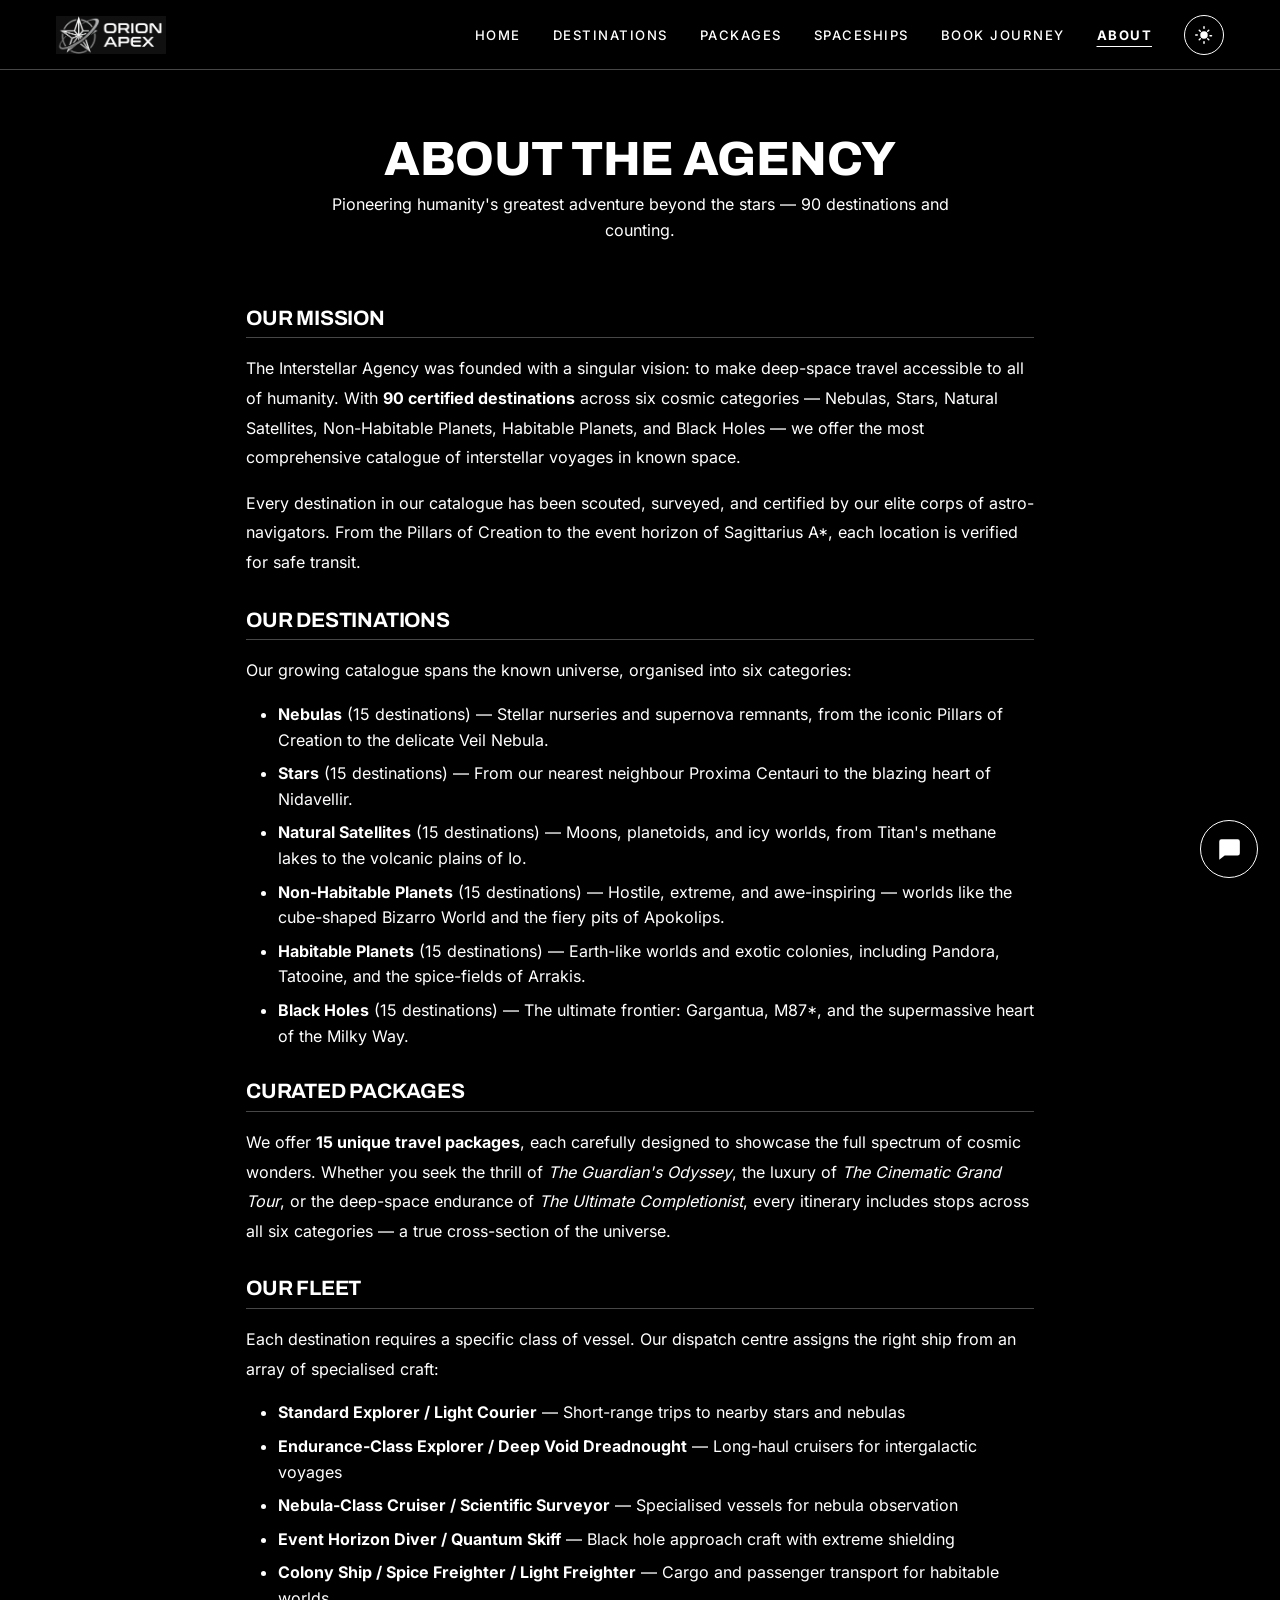
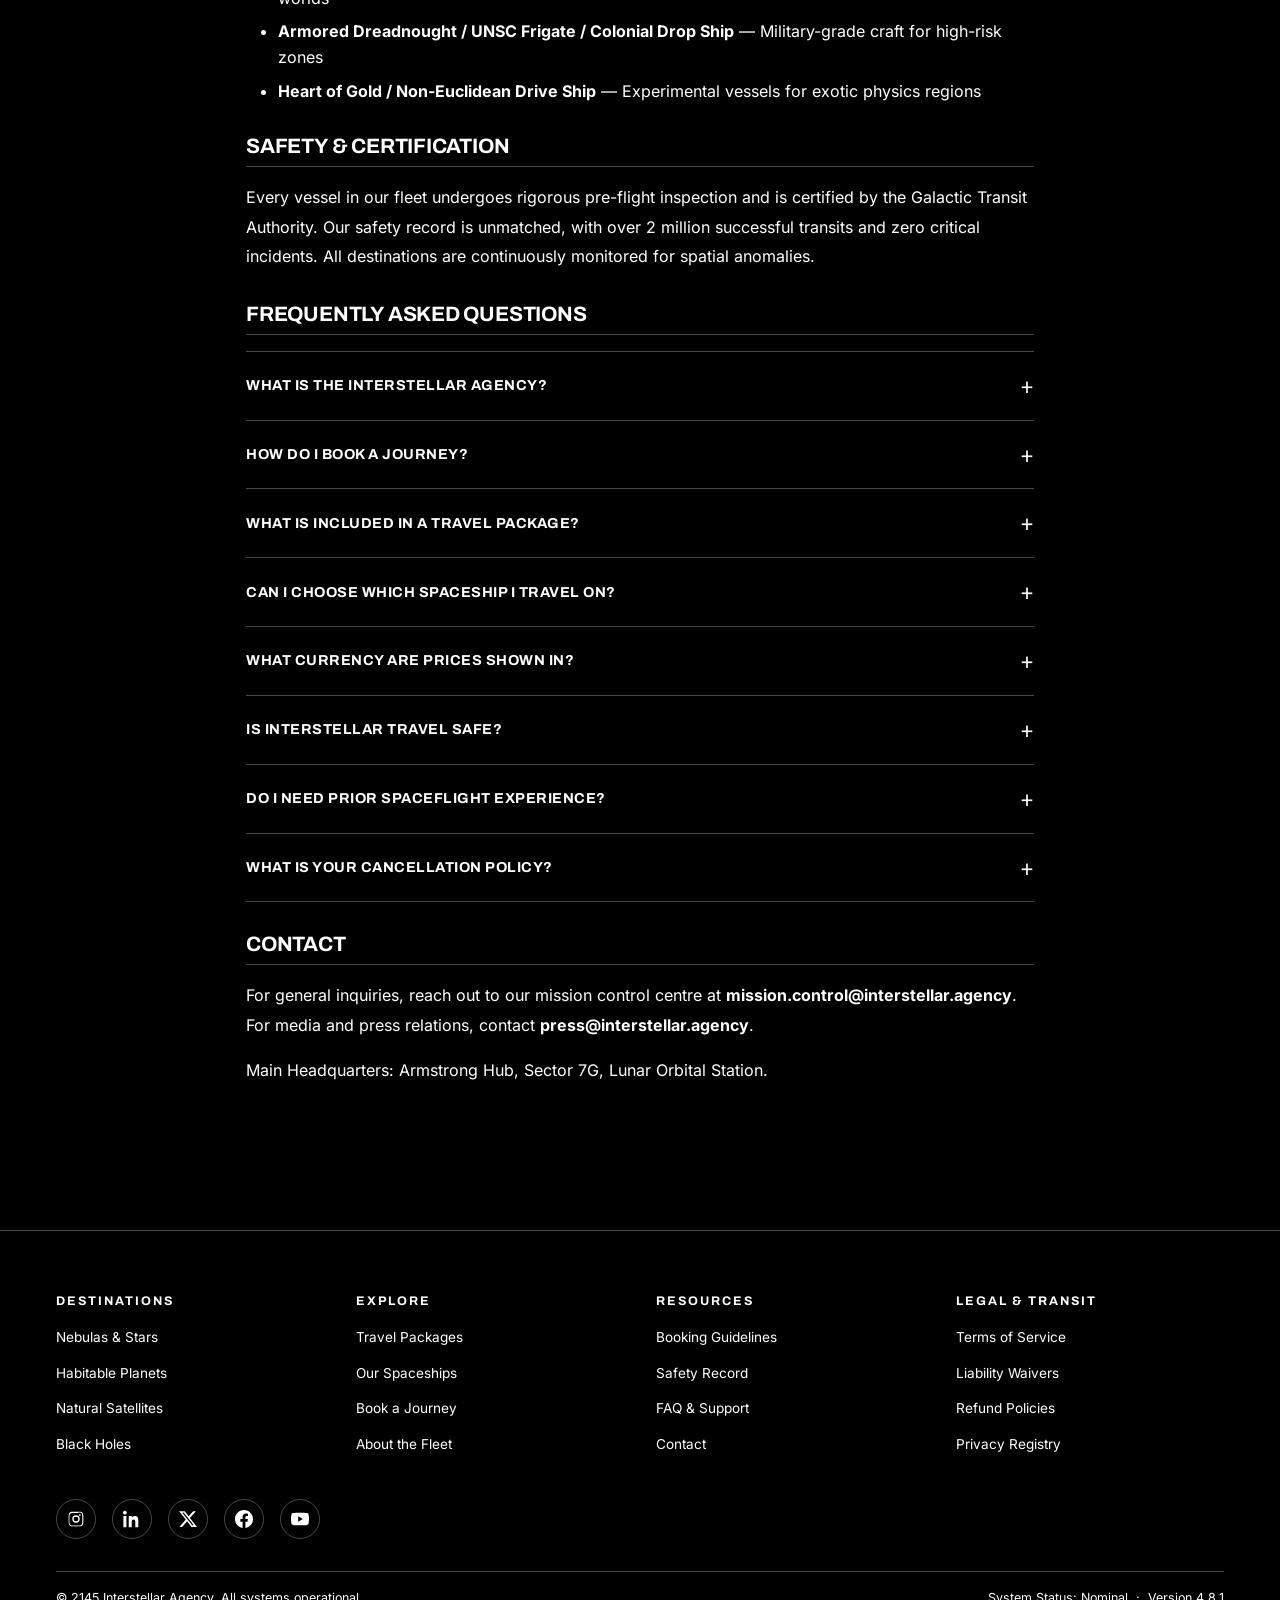
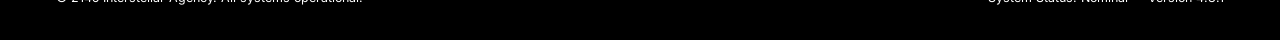
==== commit 0f5e5edc: "last push" ====
--- a/about.html
+++ b/about.html
@@ -18,11 +18,13 @@
     <meta name="twitter:title" content="About | Interstellar Agency">
     <meta name="twitter:description" content="Interstellar Agency — premium interstellar travel with 90 destinations, 15 curated packages and a fleet of 15 spaceships.">
 
-    <!-- Apply the saved theme before the page paints (prevents a flash) -->
-    <script>(function(){try{if(localStorage.getItem('theme')==='light')document.documentElement.classList.add('light');}catch(e){}})();</script>
+    <!-- Theme + reveal: apply saved theme before paint; reveal body after JS builds header (or after 2s safety). -->
+    <script>(function(){try{if(localStorage.getItem('theme')==='light')document.documentElement.classList.add('light');}catch(e){}setTimeout(function(){document.documentElement.classList.add('app-ready');},2000);})();</script>
+    <style>html:not(.app-ready) body{visibility:hidden}</style>
+    <noscript><style>html body{visibility:visible!important}</style></noscript>
 
     <!-- Favicon -->
-    <link rel="icon" type="image/x-icon" href="assets/favicon.ico">
+    <link rel="icon" type="image/png" href="assets/favicon.png">
 
     <!-- Stylesheet -->
     <link rel="stylesheet" href="css/global.css">
--- a/css/global.css
+++ b/css/global.css
@@ -11,6 +11,25 @@
 /* ---- Self-hosted variable fonts (work offline / from file://) ---- */
 @font-face{font-family:'Archivo';font-style:normal;font-weight:100 900;font-display:swap;src:url('../assets/fonts/Archivo.woff2') format('woff2');}
 @font-face{font-family:'Inter';font-style:normal;font-weight:100 900;font-display:swap;src:url('../assets/fonts/Inter.woff2') format('woff2');}
+
+/* No animated theme/hover transitions until the page is revealed — stops a flashy first paint. */
+html:not(.app-ready) * { transition: none !important; }
+
+/* Hide images until their bitmap has loaded — prevents alt-text / broken-icon flash */
+img.img-pending {
+    opacity: 0;
+    color: transparent;
+    font-size: 0;
+}
+img.img-ready {
+    opacity: 1;
+}
+.card-img,
+.detail-media,
+.stop-img,
+.nav-logo {
+    background: rgba(128, 128, 128, 0.12);
+}
 
 
 /* =========================================
